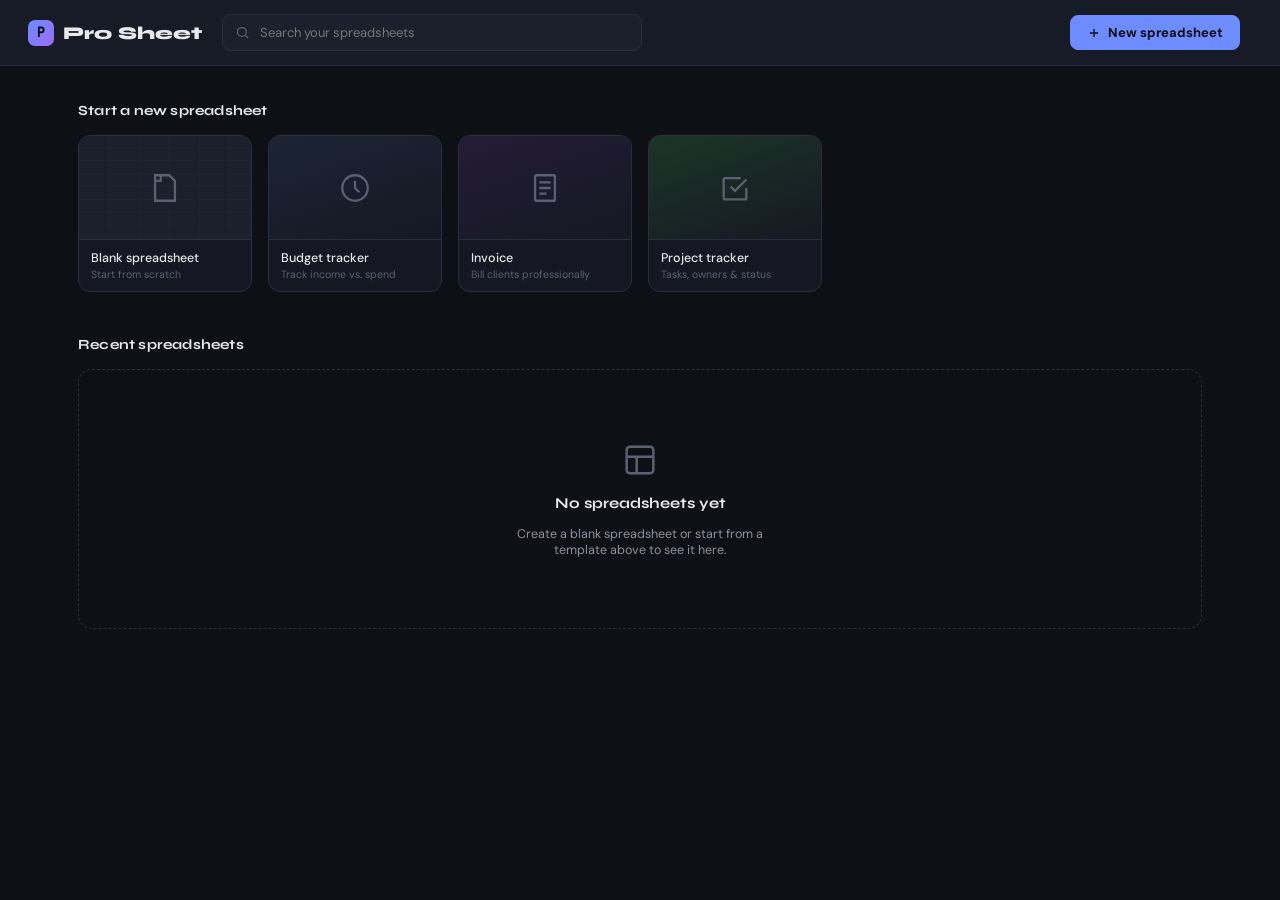
==== index.html @ 17264b54 "Update print statement from 'Hello' to 'Goodbye'" ====
<!DOCTYPE html>
<html lang="en">
<head>
<meta charset="UTF-8">
<meta name="viewport" content="width=device-width, initial-scale=1.0">
<title>Pro Sheet — Dashboard</title>
<link rel="preconnect" href="https://fonts.googleapis.com">
<link href="https://fonts.googleapis.com/css2?family=Syne:wght@600;700;800&family=DM+Sans:ital,wght@0,400;0,500;0,700;1,400&family=DM+Mono:wght@400;500&display=swap" rel="stylesheet">
<script src="https://accounts.google.com/gsi/client" async defer></script>
<style>
:root{
  --bg:#0e1016;
  --surface:#151822;
  --surface-2:#1c202c;
  --surface-3:#242938;
  --border:#2a2f3d;
  --border-soft:#20242f;
  --text:#e7e9ef;
  --text-dim:#8b90a3;
  --text-faint:#5b6072;
  --accent:#6c8cff;
  --accent-dim:#3a4a8a;
  --accent-soft:rgba(108,140,255,0.14);
  --amber:#ffb454;
  --danger:#ff6b6b;
  --success:#4ade80;
  --header-bg:#171b26;
}
*{box-sizing:border-box;}
html,body{height:100%;margin:0;}
body{
  background:var(--bg);color:var(--text);font-family:'DM Sans',sans-serif;
  -webkit-font-smoothing:antialiased;min-height:100vh;
}
::-webkit-scrollbar{width:12px;}
::-webkit-scrollbar-track{background:var(--surface);}
::-webkit-scrollbar-thumb{background:var(--surface-3);border-radius:8px;border:3px solid var(--surface);}

/* ============ LOADING SCREEN ============ */
#loadingScreen{
  position:fixed;inset:0;z-index:1000;background:var(--bg);
  display:flex;flex-direction:column;align-items:center;justify-content:center;gap:22px;
  transition:opacity .5s ease, visibility .5s ease;
}
#loadingScreen.hide{opacity:0;visibility:hidden;pointer-events:none;}
.load-mark{
  width:64px;height:64px;border-radius:16px;
  background:linear-gradient(135deg,var(--accent),#9b6cff);
  display:flex;align-items:center;justify-content:center;
  font-family:'Syne',sans-serif;font-weight:800;font-size:28px;color:#0b0d13;
  box-shadow:0 0 0 0 rgba(108,140,255,.5);
  animation:pulseMark 1.6s ease-in-out infinite;
}
@keyframes pulseMark{
  0%{ box-shadow:0 0 0 0 rgba(108,140,255,.35); transform:scale(1); }
  50%{ box-shadow:0 0 0 14px rgba(108,140,255,0); transform:scale(1.04); }
  100%{ box-shadow:0 0 0 0 rgba(108,140,255,0); transform:scale(1); }
}
.load-title{
  font-family:'Syne',sans-serif;font-weight:800;font-size:19px;letter-spacing:.3px;
}
.load-sub{font-size:12px;color:var(--text-faint);font-family:'DM Mono',monospace;letter-spacing:.5px;}
.load-bar-track{width:220px;height:3px;background:var(--surface-2);border-radius:2px;overflow:hidden;}
.load-bar-fill{
  height:100%;width:0%;background:linear-gradient(90deg,var(--accent),#9b6cff);border-radius:2px;
  transition:width .18s ease;
}

/* ============ TOP NAV ============ */
.topnav{
  display:flex;align-items:center;gap:20px;padding:14px 28px;
  background:var(--header-bg);border-bottom:1px solid var(--border);
  position:sticky;top:0;z-index:40;
}
.logo{
  font-family:'Syne',sans-serif;font-weight:800;font-size:18px;display:flex;align-items:center;gap:9px;flex-shrink:0;
}
.logo .mark{
  width:26px;height:26px;border-radius:7px;background:linear-gradient(135deg,var(--accent),#9b6cff);
  display:flex;align-items:center;justify-content:center;font-family:'DM Mono',monospace;font-size:13px;font-weight:700;color:#0e1016;
}
.searchwrap{
  flex:1;max-width:420px;display:flex;align-items:center;gap:8px;
  background:var(--surface-2);border:1px solid var(--border);border-radius:9px;padding:8px 12px;
}
.searchwrap svg{width:15px;height:15px;stroke:var(--text-faint);fill:none;stroke-width:2;flex-shrink:0;}
.searchwrap input{
  background:transparent;border:none;color:var(--text);font-size:13px;font-family:'DM Sans',sans-serif;width:100%;
}
.searchwrap input:focus{outline:none;}
.nav-right{margin-left:auto;display:flex;align-items:center;gap:12px;}
.user-badge{
  width:32px;height:32px;border-radius:50%;background:var(--surface-3);border:1px solid var(--border);
  display:flex;align-items:center;justify-content:center;font-family:'Syne',sans-serif;font-weight:700;font-size:13px;color:var(--accent);
}

/* ---- Auth / sync UI ---- */
.sync-status{
  font-size:10.5px;font-family:'DM Mono',monospace;color:var(--text-faint);
  padding:5px 9px;border-radius:20px;display:none;align-items:center;gap:5px;white-space:nowrap;
}
.sync-status:not(:empty){display:flex;}
.sync-status::before{content:'';width:6px;height:6px;border-radius:50%;background:var(--text-faint);flex-shrink:0;}
.sync-status.syncing{color:var(--amber);background:rgba(255,180,84,.1);}
.sync-status.syncing::before{background:var(--amber);animation:pulseDot 1s infinite;}
.sync-status.ok{color:var(--success);background:rgba(74,222,128,.1);}
.sync-status.ok::before{background:var(--success);}
.sync-status.err{color:var(--danger);background:rgba(255,107,107,.1);}
.sync-status.err::before{background:var(--danger);}
@keyframes pulseDot{0%,100%{opacity:1;}50%{opacity:.3;}}
.auth-area{display:flex;align-items:center;gap:10px;}
#signInBtn{line-height:0;}
.user-chip{display:none;align-items:center;gap:8px;background:var(--surface-2);border:1px solid var(--border);
  border-radius:20px;padding:4px 6px 4px 4px;}
.user-avatar{width:26px;height:26px;border-radius:50%;object-fit:cover;background:var(--surface-3);}
.user-chip span{font-size:12px;font-weight:500;max-width:110px;overflow:hidden;text-overflow:ellipsis;white-space:nowrap;}
.user-chip .btn{padding:5px 10px;font-size:11.5px;}
.doc-cloud-badge{
  position:absolute;bottom:8px;right:8px;width:22px;height:22px;border-radius:6px;
  background:rgba(14,16,22,.75);backdrop-filter:blur(4px);border:1px solid var(--border);
  display:flex;align-items:center;justify-content:center;color:var(--accent);
}
.doc-cloud-badge svg{width:12px;height:12px;stroke:currentColor;fill:none;stroke-width:2;}

/* ============ MAIN ============ */
.main{max-width:1180px;margin:0 auto;padding:36px 28px 80px;}
.section-title{
  font-family:'Syne',sans-serif;font-weight:700;font-size:14px;color:var(--text);
  margin:0 0 16px;letter-spacing:.2px;
}
.section-title .count{color:var(--text-faint);font-weight:500;font-family:'DM Mono',monospace;font-size:11.5px;}

/* Template row */
.templates{
  display:grid;grid-template-columns:repeat(auto-fill,minmax(148px,1fr));gap:16px;margin-bottom:44px;
}
.tpl-card{
  background:var(--surface);border:1px solid var(--border);border-radius:12px;overflow:hidden;cursor:pointer;
  transition:border-color .15s ease, transform .15s ease;
}
.tpl-card:hover{border-color:var(--accent-dim);transform:translateY(-2px);}
.tpl-thumb{
  height:104px;display:flex;align-items:center;justify-content:center;position:relative;overflow:hidden;
  border-bottom:1px solid var(--border);
}
.tpl-thumb svg{width:34px;height:34px;stroke:var(--text-faint);fill:none;stroke-width:1.6;}
.tpl-card:hover .tpl-thumb svg{stroke:var(--accent);}
.tpl-thumb.blank{background:
    repeating-linear-gradient(0deg, var(--border-soft) 0 1px, transparent 1px 13px),
    repeating-linear-gradient(90deg, var(--border-soft) 0 1px, transparent 1px 30px),
    var(--surface-2);
}
.tpl-thumb.budget{background:linear-gradient(160deg,#1c2436,#151822);}
.tpl-thumb.invoice{background:linear-gradient(160deg,#241c36,#151822);}
.tpl-thumb.tracker{background:linear-gradient(160deg,#1c3628,#151822);}
.tpl-label{padding:10px 12px;font-size:12.5px;font-weight:500;color:var(--text);}
.tpl-label .tpl-desc{display:block;font-size:10.5px;color:var(--text-faint);margin-top:2px;font-weight:400;}

/* Recent grid */
.recent-grid{
  display:grid;grid-template-columns:repeat(auto-fill,minmax(200px,1fr));gap:18px;
}
.doc-card{
  background:var(--surface);border:1px solid var(--border);border-radius:12px;overflow:hidden;cursor:pointer;
  transition:border-color .15s ease, transform .15s ease;position:relative;
}
.doc-card:hover{border-color:var(--accent-dim);transform:translateY(-2px);}
.doc-thumb{
  height:118px;background:
    repeating-linear-gradient(0deg, var(--border-soft) 0 1px, transparent 1px 15px),
    repeating-linear-gradient(90deg, var(--border-soft) 0 1px, transparent 1px 32px),
    var(--surface-2);
  border-bottom:1px solid var(--border);position:relative;
}
.doc-thumb .accent-corner{
  position:absolute;top:0;left:0;width:38%;height:34%;background:var(--accent-soft);border-bottom:1px solid var(--accent-dim);border-right:1px solid var(--accent-dim);
}
.doc-info{padding:11px 13px 12px;}
.doc-name{font-size:13px;font-weight:500;color:var(--text);white-space:nowrap;overflow:hidden;text-overflow:ellipsis;}
.doc-meta{font-size:10.5px;color:var(--text-faint);margin-top:3px;font-family:'DM Mono',monospace;}
.doc-menu-btn{
  position:absolute;top:8px;right:8px;width:26px;height:26px;border-radius:6px;
  background:rgba(14,16,22,.75);backdrop-filter:blur(4px);display:none;align-items:center;justify-content:center;
  color:var(--text);cursor:pointer;border:1px solid var(--border);
}
.doc-card:hover .doc-menu-btn{display:flex;}
.doc-menu-btn svg{width:14px;height:14px;stroke:currentColor;fill:none;stroke-width:2;}
.doc-menu{
  position:absolute;top:38px;right:8px;background:var(--surface-2);border:1px solid var(--border);border-radius:8px;
  padding:5px;min-width:150px;box-shadow:0 14px 32px rgba(0,0,0,.5);z-index:60;display:none;
}
.doc-menu.show{display:block;}
.doc-menu-item{padding:7px 10px;font-size:12px;border-radius:5px;cursor:pointer;color:var(--text);}
.doc-menu-item:hover{background:var(--accent-soft);color:var(--accent);}
.doc-menu-item.danger:hover{background:rgba(255,107,107,.12);color:var(--danger);}

/* Empty state */
.empty-state{
  display:flex;flex-direction:column;align-items:center;justify-content:center;gap:14px;
  padding:70px 20px;border:1px dashed var(--border);border-radius:14px;text-align:center;
}
.empty-state svg{width:40px;height:40px;stroke:var(--text-faint);fill:none;stroke-width:1.5;}
.empty-state h3{font-family:'Syne',sans-serif;font-size:15px;margin:0;color:var(--text);}
.empty-state p{font-size:12.5px;color:var(--text-dim);margin:0;max-width:280px;}

.btn{
  background:var(--surface-2);border:1px solid var(--border);color:var(--text);
  padding:8px 16px;border-radius:8px;font-size:13px;font-weight:500;cursor:pointer;
  display:inline-flex;align-items:center;gap:7px;font-family:'DM Sans',sans-serif;
}
.btn:hover{background:var(--surface-3);}
.btn.primary{background:var(--accent);border-color:var(--accent);color:#0b0d13;font-weight:700;}
.btn.primary:hover{background:#7d9aff;}
.btn svg{width:14px;height:14px;stroke:currentColor;fill:none;stroke-width:2.2;}
.btn.icon-only{padding:8px;}

/* Rename dialog */
.overlay{
  position:fixed;inset:0;background:rgba(6,7,10,.6);z-index:500;display:none;
  align-items:center;justify-content:center;backdrop-filter:blur(2px);
}
.overlay.show{display:flex;}
.dialog{
  background:var(--surface-2);border:1px solid var(--border);border-radius:12px;
  padding:20px;width:320px;box-shadow:0 20px 50px rgba(0,0,0,.6);
}
.dialog h3{margin:0 0 14px;font-family:'Syne',sans-serif;font-size:15px;}
.dialog input{
  width:100%;background:var(--surface);border:1px solid var(--border);color:var(--text);
  padding:9px 10px;border-radius:7px;font-size:13px;font-family:'DM Sans',sans-serif;
}
.dialog-actions{display:flex;justify-content:flex-end;gap:8px;margin-top:16px;}

.toast{
  position:fixed;bottom:28px;left:50%;transform:translateX(-50%) translateY(10px);
  background:var(--surface-3);border:1px solid var(--border);color:var(--text);
  padding:9px 16px;border-radius:8px;font-size:12px;opacity:0;pointer-events:none;
  transition:all .25s ease;z-index:600;
}
.toast.show{opacity:1;transform:translateX(-50%) translateY(0);}
</style>
</head>
<body>

<!-- LOADING SCREEN -->
<div id="loadingScreen">
  <div class="load-mark">P</div>
  <div class="load-title">Pro Sheet</div>
  <div class="load-bar-track"><div class="load-bar-fill" id="loadBarFill"></div></div>
  <div class="load-sub" id="loadSub">LOADING WORKBOOKS…</div>
</div>

<!-- TOP NAV -->
<div class="topnav">
  <div class="logo"><div class="mark">P</div>Pro Sheet</div>
  <div class="searchwrap">
    <svg viewBox="0 0 24 24"><circle cx="11" cy="11" r="7"/><path d="M21 21l-4.3-4.3"/></svg>
    <input id="searchInput" placeholder="Search your spreadsheets">
  </div>
  <div class="nav-right">
    <button class="btn primary" id="newBlankBtn">
      <svg viewBox="0 0 24 24"><path d="M12 5v14M5 12h14"/></svg>
      New spreadsheet
    </button>
    <button class="btn icon-only" id="syncNowBtn" title="Sync now" style="display:none;">
      <svg viewBox="0 0 24 24"><path d="M21 2v6h-6M3 22v-6h6M3.5 8a8.5 8.5 0 0 1 14.9-3.5L21 8M20.5 16a8.5 8.5 0 0 1-14.9 3.5L3 16"/></svg>
    </button>
    <div id="syncStatus" class="sync-status"></div>
    <div class="auth-area" id="authArea">
      <div id="signInBtn"></div>
      <div class="user-chip" id="userChip">
        <img id="userAvatar" class="user-avatar" src="" alt="">
        <span id="userName"></span>
        <button class="btn" id="signOutBtn">Sign out</button>
      </div>
    </div>
  </div>
</div>

<!-- MAIN -->
<div class="main">
  <div class="section-title">Start a new spreadsheet</div>
  <div class="templates" id="templates"></div>

  <div class="section-title">Recent spreadsheets <span class="count" id="recentCount"></span></div>
  <div class="recent-grid" id="recentGrid"></div>
</div>

<div class="overlay" id="dialogOverlay">
  <div class="dialog" id="dialogBox"></div>
</div>

<div class="toast" id="toast"></div>

<script>
(function(){
"use strict";

const INDEX_KEY = "prosheet_documents_index";
const DOC_PREFIX = "prosheet_doc_";
const AUTH_KEY = "prosheet_auth";

/* ================= CLOUD SYNC CONFIG =================
   1. GOOGLE_CLIENT_ID is your OAuth 2.0 Web Client ID (from Google Cloud Console).
   2. APPS_SCRIPT_URL is the "Web app" URL you get after deploying the
      companion Code.gs script (Deploy > New deployment > Web app >
      Execute as: Me, Who has access: Anyone). Paste it below once deployed.
   Until APPS_SCRIPT_URL is set, sign-in still works but cloud sync is skipped. */
const GOOGLE_CLIENT_ID = "384904424093-j1a6kupjerhjufurpvur4hbik6k90bla.apps.googleusercontent.com";
const APPS_SCRIPT_URL = "https://script.google.com/macros/s/AKfycbz9yx31d4-vTxy2Y8lIuJzELhS3h8Q4gLlihMkLiSfRY5P6OnF8Rnht91KngzW1sxml0g/exec";

/* ================= LOADING SCREEN ================= */
const loadBarFill = document.getElementById('loadBarFill');
const loadSub = document.getElementById('loadSub');
const stages = ["LOADING WORKBOOKS…","SYNCING RECENT FILES…","READY"];
let pct = 0;
const loadTimer = setInterval(()=>{
  pct += Math.random()*22 + 8;
  if(pct >= 100){ pct = 100; clearInterval(loadTimer); finishLoad(); }
  loadBarFill.style.width = pct + "%";
  loadSub.textContent = stages[Math.min(stages.length-1, Math.floor(pct/34))];
}, 160);
function finishLoad(){
  setTimeout(()=>{
    document.getElementById('loadingScreen').classList.add('hide');
  }, 220);
}

/* ================= HELPERS ================= */
function uid(){ return 'd_' + Date.now().toString(36) + Math.random().toString(36).slice(2,8); }
function loadIndex(){ try{ return JSON.parse(localStorage.getItem(INDEX_KEY)) || []; }catch(e){ return []; } }
function saveIndex(list){ localStorage.setItem(INDEX_KEY, JSON.stringify(list)); }
function showToast(msg){
  const t = document.getElementById('toast');
  t.textContent = msg; t.classList.add('show');
  clearTimeout(t._timer); t._timer = setTimeout(()=>t.classList.remove('show'), 1800);
}
function relTime(ts){
  const diff = Date.now() - ts;
  const m = Math.floor(diff/60000), h = Math.floor(diff/3600000), d = Math.floor(diff/86400000);
  if(m < 1) return "Just now";
  if(m < 60) return `Edited ${m}m ago`;
  if(h < 24) return `Edited ${h}h ago`;
  if(d < 7) return `Edited ${d}d ago`;
  return "Edited " + new Date(ts).toLocaleDateString();
}
function makeSheetSkeleton(){
  return { data:{}, colWidths:{}, rowHeights:{}, rows:100, merges:[], frozenRow:0, frozenCol:0 };
}
function setCell(sh, id, v, f){ sh.data[id] = {v, f:f||{}}; }

/* ================= GOOGLE AUTH ================= */
let authState = null; // {idToken, email, name, picture, exp}

function loadAuth(){
  try{
    const a = JSON.parse(localStorage.getItem(AUTH_KEY));
    if(a && a.exp && a.exp*1000 > Date.now()) return a;
  }catch(e){}
  return null;
}
function saveAuth(a){ localStorage.setItem(AUTH_KEY, JSON.stringify(a)); }
function clearAuth(){ localStorage.removeItem(AUTH_KEY); authState = null; }

function decodeJwt(token){
  try{
    const payload = token.split('.')[1];
    const decoded = decodeURIComponent(
      atob(payload.replace(/-/g,'+').replace(/_/g,'/'))
        .split('').map(c => '%' + ('00'+c.charCodeAt(0).toString(16)).slice(-2)).join('')
    );
    return JSON.parse(decoded);
  }catch(e){ return null; }
}

function handleCredentialResponse(resp){
  const payload = decodeJwt(resp.credential);
  if(!payload) return;
  authState = { idToken: resp.credential, email: payload.email, name: payload.name, picture: payload.picture, exp: payload.exp };
  saveAuth(authState);
  renderAuthUI();
  syncNowFlow();
}

function initGoogleAuth(){
  authState = loadAuth();
  renderAuthUI();
  if(!(window.google && window.google.accounts && window.google.accounts.id)){
    setTimeout(initGoogleAuth, 150);
    return;
  }
  google.accounts.id.initialize({
    client_id: GOOGLE_CLIENT_ID,
    callback: handleCredentialResponse,
    auto_select: false
  });
  if(!authState){
    google.accounts.id.renderButton(document.getElementById('signInBtn'), {
      theme:'filled_black', size:'medium', shape:'pill', text:'signin_with'
    });
  } else {
    syncNowFlow();
  }
}

function renderAuthUI(){
  const chip = document.getElementById('userChip');
  const signBtn = document.getElementById('signInBtn');
  const syncBtn = document.getElementById('syncNowBtn');
  if(authState){
    chip.style.display = 'flex';
    signBtn.style.display = 'none';
    syncBtn.style.display = 'inline-flex';
    document.getElementById('userAvatar').src = authState.picture || '';
    document.getElementById('userName').textContent = authState.name || authState.email || '';
  } else {
    chip.style.display = 'none';
    signBtn.style.display = 'block';
    syncBtn.style.display = 'none';
    setSyncStatus('', '');
  }
}

document.getElementById('signOutBtn').addEventListener('click', ()=>{
  clearAuth();
  renderAuthUI();
  if(window.google && google.accounts && google.accounts.id) google.accounts.id.disableAutoSelect();
  renderRecent(document.getElementById('searchInput').value);
  showToast("Signed out");
});

document.getElementById('syncNowBtn').addEventListener('click', ()=>syncNowFlow());

function syncNowFlow(){
  if(!authState) return;
  setSyncStatus('syncing', 'Syncing…');
  fullCloudSync()
    .then(()=>setSyncStatus('ok', 'Synced'))
    .catch(err=>{
      setSyncStatus('err', backendConfigured() ? 'Sync failed' : 'Backend not set up');
      console.warn('Cloud sync error:', err.message);
    });
}

function setSyncStatus(state, text){
  const el = document.getElementById('syncStatus');
  el.className = 'sync-status ' + (state || '');
  el.textContent = text || '';
}

/* ================= CLOUD BACKEND (Apps Script + Google Sheets) ================= */
function backendConfigured(){
  return APPS_SCRIPT_URL && APPS_SCRIPT_URL.indexOf('PASTE_') !== 0;
}

async function callBackend(action, data){
  if(!backendConfigured()) throw new Error('Apps Script backend URL not configured');
  if(!authState) throw new Error('Not signed in');
  const res = await fetch(APPS_SCRIPT_URL, {
    method: 'POST',
    // text/plain avoids a CORS preflight against the Apps Script web app
    headers: { 'Content-Type': 'text/plain;charset=utf-8' },
    body: JSON.stringify({ action, idToken: authState.idToken, data: data || {} })
  });
  const json = await res.json();
  if(!json.ok) throw new Error(json.error || 'Backend error');
  return json.result;
}

async function fullCloudSync(){
  const cloudList = await callBackend('list', {});
  const local = loadIndex();
  const byId = {};
  local.forEach(d => byId[d.id] = d);
  cloudList.forEach(cd=>{
    const ld = byId[cd.id];
    if(!ld){
      local.push({ id: cd.id, name: cd.name, createdAt: cd.createdAt, updatedAt: cd.updatedAt, cloud: true });
    } else {
      ld.cloud = true;
      if(cd.updatedAt > ld.updatedAt){ ld.name = cd.name; ld.updatedAt = cd.updatedAt; }
    }
  });
  saveIndex(local);
  renderRecent(document.getElementById('searchInput').value);
}

async function pushDocToCloud(id, name, createdAt, updatedAt){
  if(!authState || !backendConfigured()) return;
  try{
    setSyncStatus('syncing', 'Syncing…');
    const raw = localStorage.getItem(DOC_PREFIX + id) || '';
    await callBackend('save', { id, name, createdAt, updatedAt, json: raw });
    setSyncStatus('ok', 'Synced');
  }catch(e){
    setSyncStatus('err', 'Sync failed');
    console.warn('pushDocToCloud failed:', e.message);
  }
}

async function deleteDocFromCloud(id){
  if(!authState || !backendConfigured()) return;
  try{ await callBackend('delete', { id }); }catch(e){ console.warn('deleteDocFromCloud failed:', e.message); }
}

async function ensureDocDownloaded(id){
  if(localStorage.getItem(DOC_PREFIX + id)) return true;
  if(!authState || !backendConfigured()) return false;
  try{
    setSyncStatus('syncing', 'Downloading…');
    const result = await callBackend('get', { id });
    if(result && typeof result.json === 'string' && result.json){
      localStorage.setItem(DOC_PREFIX + id, result.json);
      setSyncStatus('ok', 'Synced');
      return true;
    }
  }catch(e){
    setSyncStatus('err', 'Download failed');
    console.warn('ensureDocDownloaded failed:', e.message);
  }
  return false;
}

/* ================= TEMPLATES ================= */
const TEMPLATES = [
  {
    id:'blank', name:'Blank spreadsheet', desc:'Start from scratch', thumbClass:'blank',
    icon:'<path d="M9 3h6l4 4v14H5V3z"/><path d="M9 3v4H5"/>',
    build:()=>{ const sh = makeSheetSkeleton(); return sh; }
  },
  {
    id:'budget', name:'Budget tracker', desc:'Track income vs. spend', thumbClass:'budget',
    icon:'<circle cx="12" cy="12" r="9"/><path d="M12 7v5l3 3"/>',
    build:()=>{
      const sh = makeSheetSkeleton();
      const headers = ["Category","Budgeted (₹)","Actual (₹)","Difference"];
      headers.forEach((h,i)=>setCell(sh, String.fromCharCode(65+i)+"1", h, {bold:true, bg:'#1c202c'}));
      const rows = [["Rent",25000,25000],["Groceries",8000,7250],["Transport",3000,3400],["Utilities",4000,3800],["Savings",10000,10000]];
      rows.forEach((r,i)=>{
        const rr = i+2;
        setCell(sh, "A"+rr, r[0]);
        setCell(sh, "B"+rr, String(r[1]), {numFmt:'currency'});
        setCell(sh, "C"+rr, String(r[2]), {numFmt:'currency'});
        setCell(sh, "D"+rr, `=B${rr}-C${rr}`, {numFmt:'currency'});
      });
      setCell(sh, "A8", "Total", {bold:true});
      setCell(sh, "B8", "=SUM(B2:B6)", {bold:true, numFmt:'currency'});
      setCell(sh, "C8", "=SUM(C2:C6)", {bold:true, numFmt:'currency'});
      setCell(sh, "D8", "=SUM(D2:D6)", {bold:true, numFmt:'currency'});
      sh.colWidths = {0:150,1:120,2:110,3:110};
      return sh;
    }
  },
  {
    id:'invoice', name:'Invoice', desc:'Bill clients professionally', thumbClass:'invoice',
    icon:'<rect x="5" y="3" width="14" height="18" rx="1"/><path d="M8 8h8M8 12h8M8 16h5"/>',
    build:()=>{
      const sh = makeSheetSkeleton();
      setCell(sh, "A1", "INVOICE", {bold:true, fontSize:20, fontFamily:"'Syne',sans-serif"});
      setCell(sh, "A3", "Bill to:"); setCell(sh, "A4", "Client name");
      setCell(sh, "D3", "Invoice #:"); setCell(sh, "E3", "INV-001");
      setCell(sh, "D4", "Date:"); setCell(sh, "E4", "=TODAY()");
      ["Item","Qty","Rate (₹)","Amount"].forEach((h,i)=>setCell(sh, String.fromCharCode(65+i)+"6", h, {bold:true, bg:'#1c202c'}));
      for(let i=0;i<3;i++){
        const rr = 7+i;
        setCell(sh, "B"+rr, "1"); setCell(sh, "C"+rr, "0", {numFmt:'currency'});
        setCell(sh, "D"+rr, `=B${rr}*C${rr}`, {numFmt:'currency'});
      }
      setCell(sh, "C10", "Total", {bold:true});
      setCell(sh, "D10", "=SUM(D7:D9)", {bold:true, numFmt:'currency'});
      sh.colWidths = {0:160,1:60,2:100,3:110};
      return sh;
    }
  },
  {
    id:'tracker', name:'Project tracker', desc:'Tasks, owners & status', thumbClass:'tracker',
    icon:'<path d="M9 11l3 3 8-8"/><path d="M20 12v7a1 1 0 0 1-1 1H5a1 1 0 0 1-1-1V6a1 1 0 0 1 1-1h11"/>',
    build:()=>{
      const sh = makeSheetSkeleton();
      ["Task","Owner","Status","Due date"].forEach((h,i)=>setCell(sh, String.fromCharCode(65+i)+"1", h, {bold:true, bg:'#1c202c'}));
      const rows = [["Design landing page","Kamala","In progress"],["Set up GAS backend","Kamala","Not started"],["QA pass","Kamala","Not started"]];
      rows.forEach((r,i)=>{
        const rr=i+2;
        setCell(sh,"A"+rr,r[0]); setCell(sh,"B"+rr,r[1]); setCell(sh,"C"+rr,r[2]);
      });
      sh.colWidths = {0:200,1:110,2:120,3:110};
      return sh;
    }
  }
];

function renderTemplates(){
  const wrap = document.getElementById('templates');
  wrap.innerHTML = TEMPLATES.map(t=>`
    <div class="tpl-card" data-tpl="${t.id}">
      <div class="tpl-thumb ${t.thumbClass}"><svg viewBox="0 0 24 24">${t.icon}</svg></div>
      <div class="tpl-label">${t.name}<span class="tpl-desc">${t.desc}</span></div>
    </div>
  `).join('');
  wrap.querySelectorAll('.tpl-card').forEach(card=>{
    card.addEventListener('click', ()=>createFromTemplate(card.dataset.tpl));
  });
}

function createFromTemplate(tplId){
  const tpl = TEMPLATES.find(t=>t.id===tplId) || TEMPLATES[0];
  const id = uid();
  const sheetData = tpl.build();
  const name = tpl.id==='blank' ? "Untitled spreadsheet" : tpl.name;
  const workbook = { sheets:{ "Sheet1": sheetData }, order:["Sheet1"], current:"Sheet1", filename:name };
  localStorage.setItem(DOC_PREFIX+id, JSON.stringify(workbook));
  const list = loadIndex();
  const now = Date.now();
  list.unshift({id, name, createdAt:now, updatedAt:now});
  saveIndex(list);
  pushDocToCloud(id, name, now, now);
  window.location.href = `prosheet.html?id=${id}`;
}
document.getElementById('newBlankBtn').onclick = ()=>createFromTemplate('blank');

/* ================= RECENT GRID ================= */
let openMenuId = null;
function renderRecent(filter){
  filter = (filter||"").trim().toLowerCase();
  const list = loadIndex().filter(d=>!filter || d.name.toLowerCase().includes(filter))
                           .sort((a,b)=>b.updatedAt-a.updatedAt);
  document.getElementById('recentCount').textContent = list.length ? `· ${list.length}` : '';
  const grid = document.getElementById('recentGrid');
  if(!list.length){
    grid.innerHTML = `
      <div class="empty-state" style="grid-column:1/-1;">
        <svg viewBox="0 0 24 24"><rect x="4" y="4" width="16" height="16" rx="2"/><path d="M4 10h16M10 10v10"/></svg>
        <h3>No spreadsheets yet</h3>
        <p>Create a blank spreadsheet or start from a template above to see it here.</p>
      </div>`;
    return;
  }
  const cloudIcon = `<svg viewBox="0 0 24 24"><path d="M17.5 19a4.5 4.5 0 0 0 0-9 6 6 0 0 0-11.6-1.7A4.5 4.5 0 0 0 6.5 19h11z"/></svg>`;
  grid.innerHTML = list.map(d=>`
    <div class="doc-card" data-id="${d.id}">
      <div class="doc-thumb">
        <div class="accent-corner"></div>
        ${d.cloud ? `<div class="doc-cloud-badge" title="Synced to Google Drive">${cloudIcon}</div>` : ''}
      </div>
      <div class="doc-menu-btn" data-menu="${d.id}">
        <svg viewBox="0 0 24 24"><circle cx="12" cy="5" r="1.4"/><circle cx="12" cy="12" r="1.4"/><circle cx="12" cy="19" r="1.4"/></svg>
      </div>
      <div class="doc-menu" id="menu-${d.id}">
        <div class="doc-menu-item" data-act="rename" data-id="${d.id}">Rename</div>
        <div class="doc-menu-item" data-act="duplicate" data-id="${d.id}">Duplicate</div>
        <div class="doc-menu-item danger" data-act="delete" data-id="${d.id}">Delete</div>
      </div>
      <div class="doc-info">
        <div class="doc-name">${escapeHtml(d.name)}</div>
        <div class="doc-meta">${relTime(d.updatedAt)}</div>
      </div>
    </div>
  `).join('');

  grid.querySelectorAll('.doc-card').forEach(card=>{
    card.addEventListener('click', async (e)=>{
      if(e.target.closest('.doc-menu-btn') || e.target.closest('.doc-menu')) return;
      const id = card.dataset.id;
      if(localStorage.getItem(DOC_PREFIX+id)){
        window.location.href = `prosheet.html?id=${id}`;
        return;
      }
      const ok = await ensureDocDownloaded(id);
      if(ok){
        window.location.href = `prosheet.html?id=${id}`;
      } else {
        showToast("Couldn't load this spreadsheet from the cloud");
      }
    });
  });
  grid.querySelectorAll('.doc-menu-btn').forEach(btn=>{
    btn.addEventListener('click', (e)=>{
      e.stopPropagation();
      const id = btn.dataset.menu;
      const menu = document.getElementById('menu-'+id);
      const isOpen = menu.classList.contains('show');
      closeAllDocMenus();
      if(!isOpen){ menu.classList.add('show'); openMenuId = id; }
    });
  });
  grid.querySelectorAll('.doc-menu-item').forEach(mi=>{
    mi.addEventListener('click', (e)=>{
      e.stopPropagation();
      handleDocAction(mi.dataset.act, mi.dataset.id);
      closeAllDocMenus();
    });
  });
}
function closeAllDocMenus(){ document.querySelectorAll('.doc-menu.show').forEach(m=>m.classList.remove('show')); openMenuId=null; }
document.addEventListener('click', closeAllDocMenus);
function escapeHtml(s){ return String(s).replace(/[&<>"']/g, m=>({'&':'&amp;','<':'&lt;','>':'&gt;','"':'&quot;',"'":'&#39;'}[m])); }

function handleDocAction(act, id){
  const list = loadIndex();
  const doc = list.find(d=>d.id===id);
  if(!doc) return;
  if(act==='rename') openRenameDialog(doc);
  else if(act==='duplicate') duplicateDoc(doc);
  else if(act==='delete') openDeleteConfirm(doc);
}
async function duplicateDoc(doc){
  if(!localStorage.getItem(DOC_PREFIX+doc.id)) await ensureDocDownloaded(doc.id);
  const raw = localStorage.getItem(DOC_PREFIX+doc.id);
  const newId = uid();
  const newName = doc.name + " (copy)";
  if(raw){
    const wb = JSON.parse(raw);
    wb.filename = newName;
    localStorage.setItem(DOC_PREFIX+newId, JSON.stringify(wb));
  }
  const list = loadIndex();
  const now = Date.now();
  list.unshift({id:newId, name:newName, createdAt:now, updatedAt:now});
  saveIndex(list);
  pushDocToCloud(newId, newName, now, now);
  renderRecent(document.getElementById('searchInput').value);
  showToast("Duplicated");
}
function openRenameDialog(doc){
  showDialog(`
    <h3>Rename spreadsheet</h3>
    <input id="renameInput" value="${escapeHtml(doc.name)}">
    <div class="dialog-actions">
      <button class="btn" id="dlgCancel">Cancel</button>
      <button class="btn primary" id="dlgSave">Save</button>
    </div>
  `);
  const input = document.getElementById('renameInput');
  input.focus(); input.select();
  document.getElementById('dlgCancel').onclick = closeDialog;
  document.getElementById('dlgSave').onclick = ()=>{
    const newName = input.value.trim() || "Untitled spreadsheet";
    const list = loadIndex();
    const d = list.find(x=>x.id===doc.id);
    let now = Date.now();
    if(d){ d.name = newName; d.updatedAt = now; saveIndex(list); }
    const raw = localStorage.getItem(DOC_PREFIX+doc.id);
    if(raw){ const wb = JSON.parse(raw); wb.filename = newName; localStorage.setItem(DOC_PREFIX+doc.id, JSON.stringify(wb)); }
    pushDocToCloud(doc.id, newName, d ? d.createdAt : now, now);
    closeDialog(); renderRecent(document.getElementById('searchInput').value);
  };
  input.addEventListener('keydown', (e)=>{ if(e.key==='Enter') document.getElementById('dlgSave').click(); });
}
function openDeleteConfirm(doc){
  showDialog(`
    <h3>Delete "${escapeHtml(doc.name)}"?</h3>
    <p style="font-size:12.5px;color:var(--text-dim);margin:0 0 4px;">This can't be undone.</p>
    <div class="dialog-actions">
      <button class="btn" id="dlgCancel">Cancel</button>
      <button class="btn" id="dlgDelete" style="color:var(--danger);border-color:#5a2e2e;">Delete</button>
    </div>
  `);
  document.getElementById('dlgCancel').onclick = closeDialog;
  document.getElementById('dlgDelete').onclick = ()=>{
    let list = loadIndex();
    list = list.filter(d=>d.id!==doc.id);
    saveIndex(list);
    localStorage.removeItem(DOC_PREFIX+doc.id);
    deleteDocFromCloud(doc.id);
    closeDialog(); renderRecent(document.getElementById('searchInput').value);
    showToast("Deleted");
  };
}
function showDialog(html){
  document.getElementById('dialogBox').innerHTML = html;
  document.getElementById('dialogOverlay').classList.add('show');
}
function closeDialog(){ document.getElementById('dialogOverlay').classList.remove('show'); }
document.getElementById('dialogOverlay').addEventListener('click', (e)=>{ if(e.target.id==='dialogOverlay') closeDialog(); });

document.getElementById('searchInput').addEventListener('input', (e)=>renderRecent(e.target.value));

/* ================= INIT ================= */
renderTemplates();
renderRecent();
initGoogleAuth();

})();
</script>
</body>
</html>
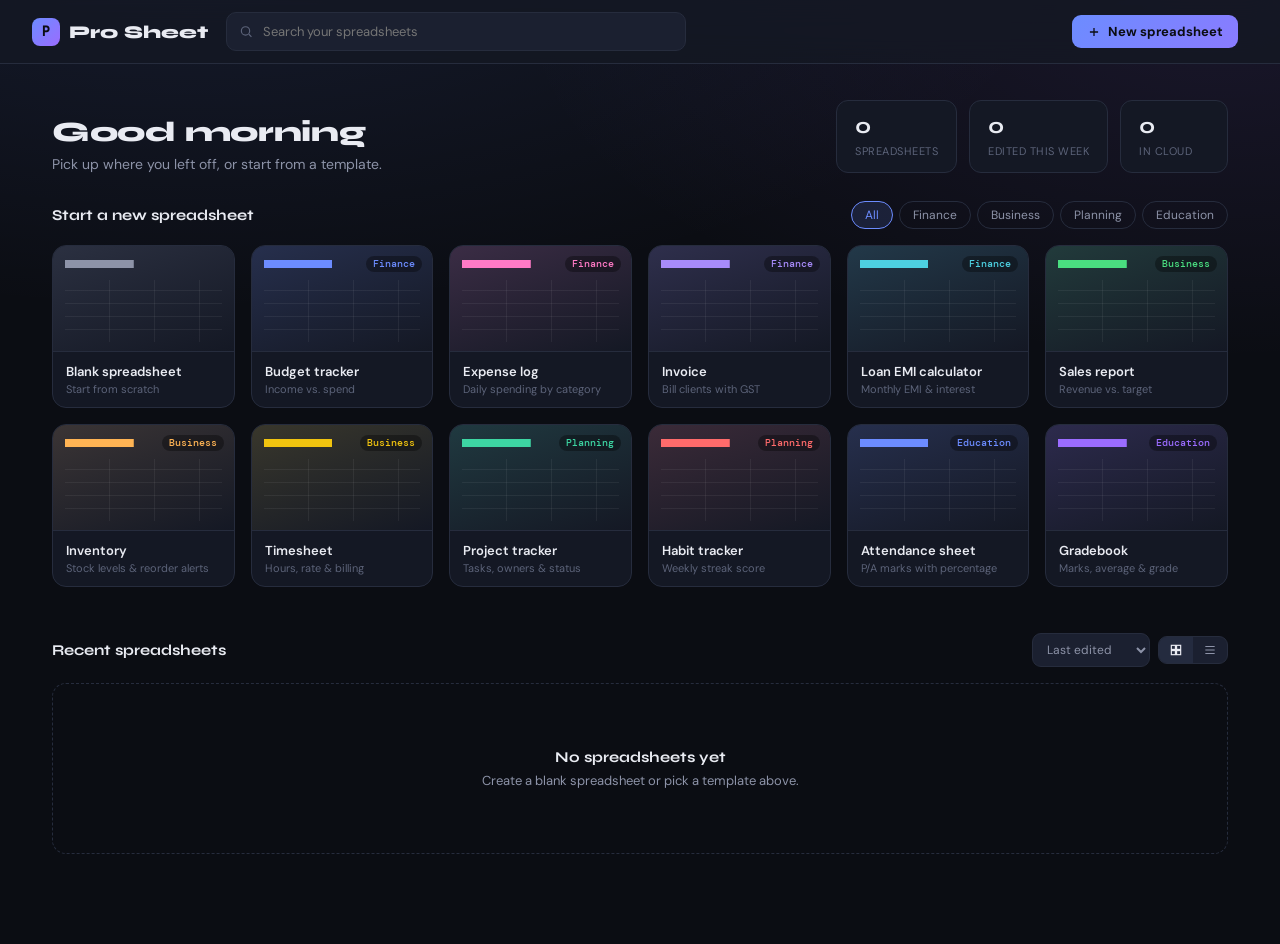
==== commit c1b265b7: "Change greeting from 'Hello' to 'Goodbye'" ====
--- a/index.html
+++ b/index.html
@@ -5,781 +5,293 @@
 <meta name="viewport" content="width=device-width, initial-scale=1.0">
 <title>Pro Sheet — Dashboard</title>
 <link rel="preconnect" href="https://fonts.googleapis.com">
-<link href="https://fonts.googleapis.com/css2?family=Syne:wght@600;700;800&family=DM+Sans:ital,wght@0,400;0,500;0,700;1,400&family=DM+Mono:wght@400;500&display=swap" rel="stylesheet">
+<link href="https://fonts.googleapis.com/css2?family=Syne:wght@600;700;800&family=DM+Sans:wght@400;500;700&family=DM+Mono:wght@400;500&display=swap" rel="stylesheet">
 <script src="https://accounts.google.com/gsi/client" async defer></script>
 <style>
-:root{
-  --bg:#0e1016;
-  --surface:#151822;
-  --surface-2:#1c202c;
-  --surface-3:#242938;
-  --border:#2a2f3d;
-  --border-soft:#20242f;
-  --text:#e7e9ef;
-  --text-dim:#8b90a3;
-  --text-faint:#5b6072;
-  --accent:#6c8cff;
-  --accent-dim:#3a4a8a;
-  --accent-soft:rgba(108,140,255,0.14);
-  --amber:#ffb454;
-  --danger:#ff6b6b;
-  --success:#4ade80;
-  --header-bg:#171b26;
-}
-*{box-sizing:border-box;}
-html,body{height:100%;margin:0;}
-body{
-  background:var(--bg);color:var(--text);font-family:'DM Sans',sans-serif;
-  -webkit-font-smoothing:antialiased;min-height:100vh;
-}
-::-webkit-scrollbar{width:12px;}
-::-webkit-scrollbar-track{background:var(--surface);}
-::-webkit-scrollbar-thumb{background:var(--surface-3);border-radius:8px;border:3px solid var(--surface);}
-
-/* ============ LOADING SCREEN ============ */
-#loadingScreen{
-  position:fixed;inset:0;z-index:1000;background:var(--bg);
-  display:flex;flex-direction:column;align-items:center;justify-content:center;gap:22px;
-  transition:opacity .5s ease, visibility .5s ease;
-}
-#loadingScreen.hide{opacity:0;visibility:hidden;pointer-events:none;}
-.load-mark{
-  width:64px;height:64px;border-radius:16px;
-  background:linear-gradient(135deg,var(--accent),#9b6cff);
-  display:flex;align-items:center;justify-content:center;
-  font-family:'Syne',sans-serif;font-weight:800;font-size:28px;color:#0b0d13;
-  box-shadow:0 0 0 0 rgba(108,140,255,.5);
-  animation:pulseMark 1.6s ease-in-out infinite;
-}
-@keyframes pulseMark{
-  0%{ box-shadow:0 0 0 0 rgba(108,140,255,.35); transform:scale(1); }
-  50%{ box-shadow:0 0 0 14px rgba(108,140,255,0); transform:scale(1.04); }
-  100%{ box-shadow:0 0 0 0 rgba(108,140,255,0); transform:scale(1); }
-}
-.load-title{
-  font-family:'Syne',sans-serif;font-weight:800;font-size:19px;letter-spacing:.3px;
-}
-.load-sub{font-size:12px;color:var(--text-faint);font-family:'DM Mono',monospace;letter-spacing:.5px;}
-.load-bar-track{width:220px;height:3px;background:var(--surface-2);border-radius:2px;overflow:hidden;}
-.load-bar-fill{
-  height:100%;width:0%;background:linear-gradient(90deg,var(--accent),#9b6cff);border-radius:2px;
-  transition:width .18s ease;
-}
-
-/* ============ TOP NAV ============ */
-.topnav{
-  display:flex;align-items:center;gap:20px;padding:14px 28px;
-  background:var(--header-bg);border-bottom:1px solid var(--border);
-  position:sticky;top:0;z-index:40;
-}
-.logo{
-  font-family:'Syne',sans-serif;font-weight:800;font-size:18px;display:flex;align-items:center;gap:9px;flex-shrink:0;
-}
-.logo .mark{
-  width:26px;height:26px;border-radius:7px;background:linear-gradient(135deg,var(--accent),#9b6cff);
-  display:flex;align-items:center;justify-content:center;font-family:'DM Mono',monospace;font-size:13px;font-weight:700;color:#0e1016;
-}
-.searchwrap{
-  flex:1;max-width:420px;display:flex;align-items:center;gap:8px;
-  background:var(--surface-2);border:1px solid var(--border);border-radius:9px;padding:8px 12px;
-}
-.searchwrap svg{width:15px;height:15px;stroke:var(--text-faint);fill:none;stroke-width:2;flex-shrink:0;}
-.searchwrap input{
-  background:transparent;border:none;color:var(--text);font-size:13px;font-family:'DM Sans',sans-serif;width:100%;
-}
-.searchwrap input:focus{outline:none;}
-.nav-right{margin-left:auto;display:flex;align-items:center;gap:12px;}
-.user-badge{
-  width:32px;height:32px;border-radius:50%;background:var(--surface-3);border:1px solid var(--border);
-  display:flex;align-items:center;justify-content:center;font-family:'Syne',sans-serif;font-weight:700;font-size:13px;color:var(--accent);
-}
-
-/* ---- Auth / sync UI ---- */
-.sync-status{
-  font-size:10.5px;font-family:'DM Mono',monospace;color:var(--text-faint);
-  padding:5px 9px;border-radius:20px;display:none;align-items:center;gap:5px;white-space:nowrap;
-}
-.sync-status:not(:empty){display:flex;}
-.sync-status::before{content:'';width:6px;height:6px;border-radius:50%;background:var(--text-faint);flex-shrink:0;}
-.sync-status.syncing{color:var(--amber);background:rgba(255,180,84,.1);}
-.sync-status.syncing::before{background:var(--amber);animation:pulseDot 1s infinite;}
-.sync-status.ok{color:var(--success);background:rgba(74,222,128,.1);}
-.sync-status.ok::before{background:var(--success);}
-.sync-status.err{color:var(--danger);background:rgba(255,107,107,.1);}
-.sync-status.err::before{background:var(--danger);}
-@keyframes pulseDot{0%,100%{opacity:1;}50%{opacity:.3;}}
-.auth-area{display:flex;align-items:center;gap:10px;}
-#signInBtn{line-height:0;}
-.user-chip{display:none;align-items:center;gap:8px;background:var(--surface-2);border:1px solid var(--border);
-  border-radius:20px;padding:4px 6px 4px 4px;}
-.user-avatar{width:26px;height:26px;border-radius:50%;object-fit:cover;background:var(--surface-3);}
-.user-chip span{font-size:12px;font-weight:500;max-width:110px;overflow:hidden;text-overflow:ellipsis;white-space:nowrap;}
-.user-chip .btn{padding:5px 10px;font-size:11.5px;}
-.doc-cloud-badge{
-  position:absolute;bottom:8px;right:8px;width:22px;height:22px;border-radius:6px;
-  background:rgba(14,16,22,.75);backdrop-filter:blur(4px);border:1px solid var(--border);
-  display:flex;align-items:center;justify-content:center;color:var(--accent);
-}
-.doc-cloud-badge svg{width:12px;height:12px;stroke:currentColor;fill:none;stroke-width:2;}
-
-/* ============ MAIN ============ */
-.main{max-width:1180px;margin:0 auto;padding:36px 28px 80px;}
-.section-title{
-  font-family:'Syne',sans-serif;font-weight:700;font-size:14px;color:var(--text);
-  margin:0 0 16px;letter-spacing:.2px;
-}
-.section-title .count{color:var(--text-faint);font-weight:500;font-family:'DM Mono',monospace;font-size:11.5px;}
-
-/* Template row */
-.templates{
-  display:grid;grid-template-columns:repeat(auto-fill,minmax(148px,1fr));gap:16px;margin-bottom:44px;
-}
-.tpl-card{
-  background:var(--surface);border:1px solid var(--border);border-radius:12px;overflow:hidden;cursor:pointer;
-  transition:border-color .15s ease, transform .15s ease;
-}
-.tpl-card:hover{border-color:var(--accent-dim);transform:translateY(-2px);}
-.tpl-thumb{
-  height:104px;display:flex;align-items:center;justify-content:center;position:relative;overflow:hidden;
-  border-bottom:1px solid var(--border);
-}
-.tpl-thumb svg{width:34px;height:34px;stroke:var(--text-faint);fill:none;stroke-width:1.6;}
-.tpl-card:hover .tpl-thumb svg{stroke:var(--accent);}
-.tpl-thumb.blank{background:
-    repeating-linear-gradient(0deg, var(--border-soft) 0 1px, transparent 1px 13px),
-    repeating-linear-gradient(90deg, var(--border-soft) 0 1px, transparent 1px 30px),
-    var(--surface-2);
-}
-.tpl-thumb.budget{background:linear-gradient(160deg,#1c2436,#151822);}
-.tpl-thumb.invoice{background:linear-gradient(160deg,#241c36,#151822);}
-.tpl-thumb.tracker{background:linear-gradient(160deg,#1c3628,#151822);}
-.tpl-label{padding:10px 12px;font-size:12.5px;font-weight:500;color:var(--text);}
-.tpl-label .tpl-desc{display:block;font-size:10.5px;color:var(--text-faint);margin-top:2px;font-weight:400;}
-
-/* Recent grid */
-.recent-grid{
-  display:grid;grid-template-columns:repeat(auto-fill,minmax(200px,1fr));gap:18px;
-}
-.doc-card{
-  background:var(--surface);border:1px solid var(--border);border-radius:12px;overflow:hidden;cursor:pointer;
-  transition:border-color .15s ease, transform .15s ease;position:relative;
-}
-.doc-card:hover{border-color:var(--accent-dim);transform:translateY(-2px);}
-.doc-thumb{
-  height:118px;background:
-    repeating-linear-gradient(0deg, var(--border-soft) 0 1px, transparent 1px 15px),
-    repeating-linear-gradient(90deg, var(--border-soft) 0 1px, transparent 1px 32px),
-    var(--surface-2);
-  border-bottom:1px solid var(--border);position:relative;
-}
-.doc-thumb .accent-corner{
-  position:absolute;top:0;left:0;width:38%;height:34%;background:var(--accent-soft);border-bottom:1px solid var(--accent-dim);border-right:1px solid var(--accent-dim);
-}
-.doc-info{padding:11px 13px 12px;}
-.doc-name{font-size:13px;font-weight:500;color:var(--text);white-space:nowrap;overflow:hidden;text-overflow:ellipsis;}
-.doc-meta{font-size:10.5px;color:var(--text-faint);margin-top:3px;font-family:'DM Mono',monospace;}
-.doc-menu-btn{
-  position:absolute;top:8px;right:8px;width:26px;height:26px;border-radius:6px;
-  background:rgba(14,16,22,.75);backdrop-filter:blur(4px);display:none;align-items:center;justify-content:center;
-  color:var(--text);cursor:pointer;border:1px solid var(--border);
-}
-.doc-card:hover .doc-menu-btn{display:flex;}
-.doc-menu-btn svg{width:14px;height:14px;stroke:currentColor;fill:none;stroke-width:2;}
-.doc-menu{
-  position:absolute;top:38px;right:8px;background:var(--surface-2);border:1px solid var(--border);border-radius:8px;
-  padding:5px;min-width:150px;box-shadow:0 14px 32px rgba(0,0,0,.5);z-index:60;display:none;
-}
-.doc-menu.show{display:block;}
-.doc-menu-item{padding:7px 10px;font-size:12px;border-radius:5px;cursor:pointer;color:var(--text);}
-.doc-menu-item:hover{background:var(--accent-soft);color:var(--accent);}
-.doc-menu-item.danger:hover{background:rgba(255,107,107,.12);color:var(--danger);}
-
-/* Empty state */
-.empty-state{
-  display:flex;flex-direction:column;align-items:center;justify-content:center;gap:14px;
-  padding:70px 20px;border:1px dashed var(--border);border-radius:14px;text-align:center;
-}
-.empty-state svg{width:40px;height:40px;stroke:var(--text-faint);fill:none;stroke-width:1.5;}
-.empty-state h3{font-family:'Syne',sans-serif;font-size:15px;margin:0;color:var(--text);}
-.empty-state p{font-size:12.5px;color:var(--text-dim);margin:0;max-width:280px;}
-
-.btn{
-  background:var(--surface-2);border:1px solid var(--border);color:var(--text);
-  padding:8px 16px;border-radius:8px;font-size:13px;font-weight:500;cursor:pointer;
-  display:inline-flex;align-items:center;gap:7px;font-family:'DM Sans',sans-serif;
-}
-.btn:hover{background:var(--surface-3);}
-.btn.primary{background:var(--accent);border-color:var(--accent);color:#0b0d13;font-weight:700;}
-.btn.primary:hover{background:#7d9aff;}
-.btn svg{width:14px;height:14px;stroke:currentColor;fill:none;stroke-width:2.2;}
-.btn.icon-only{padding:8px;}
-
-/* Rename dialog */
-.overlay{
-  position:fixed;inset:0;background:rgba(6,7,10,.6);z-index:500;display:none;
-  align-items:center;justify-content:center;backdrop-filter:blur(2px);
-}
-.overlay.show{display:flex;}
-.dialog{
-  background:var(--surface-2);border:1px solid var(--border);border-radius:12px;
-  padding:20px;width:320px;box-shadow:0 20px 50px rgba(0,0,0,.6);
-}
-.dialog h3{margin:0 0 14px;font-family:'Syne',sans-serif;font-size:15px;}
-.dialog input{
-  width:100%;background:var(--surface);border:1px solid var(--border);color:var(--text);
-  padding:9px 10px;border-radius:7px;font-size:13px;font-family:'DM Sans',sans-serif;
-}
-.dialog-actions{display:flex;justify-content:flex-end;gap:8px;margin-top:16px;}
-
-.toast{
-  position:fixed;bottom:28px;left:50%;transform:translateX(-50%) translateY(10px);
-  background:var(--surface-3);border:1px solid var(--border);color:var(--text);
-  padding:9px 16px;border-radius:8px;font-size:12px;opacity:0;pointer-events:none;
-  transition:all .25s ease;z-index:600;
-}
-.toast.show{opacity:1;transform:translateX(-50%) translateY(0);}
+:root{--bg:#0b0d13;--surface:#141824;--s2:#1b2030;--s3:#242b3f;--border:#262c3d;--text:#e9ebf2;--dim:#8d93a8;--faint:#5c6379;--accent:#6c8cff;--accent2:#9b6cff;--soft:rgba(108,140,255,.14);--amber:#ffb454;--danger:#ff6b6b;--success:#4ade80}
+*{box-sizing:border-box}html,body{margin:0;min-height:100%}
+body{background:radial-gradient(900px 400px at 15% -10%,rgba(108,140,255,.12),transparent),radial-gradient(700px 360px at 95% 0,rgba(155,108,255,.10),transparent),var(--bg);background-attachment:fixed;color:var(--text);font-family:'DM Sans',sans-serif;-webkit-font-smoothing:antialiased}
+button,input,select{font-family:inherit}
+::-webkit-scrollbar{width:10px}::-webkit-scrollbar-thumb{background:var(--s3);border-radius:8px}
+#loadingScreen{position:fixed;inset:0;z-index:1000;background:var(--bg);display:flex;flex-direction:column;align-items:center;justify-content:center;gap:18px;transition:opacity .5s,visibility .5s}
+#loadingScreen.hide{opacity:0;visibility:hidden;pointer-events:none}
+.load-mark{width:60px;height:60px;border-radius:16px;background:linear-gradient(135deg,var(--accent),var(--accent2));display:grid;place-items:center;font:800 26px Syne;color:#0b0d13;animation:pm 1.6s infinite}
+@keyframes pm{50%{box-shadow:0 0 0 14px rgba(108,140,255,0);transform:scale(1.05)}}
+.load-bar{width:200px;height:3px;background:var(--s2);border-radius:2px;overflow:hidden}.load-bar i{display:block;height:100%;width:0;background:linear-gradient(90deg,var(--accent),var(--accent2));transition:width .18s}
+.load-sub{font:11px 'DM Mono';color:var(--faint);letter-spacing:.6px}
+/* nav */
+.topnav{display:flex;align-items:center;gap:18px;padding:12px 32px;background:rgba(20,24,36,.8);backdrop-filter:blur(14px);border-bottom:1px solid var(--border);position:sticky;top:0;z-index:40}
+.logo{font:800 18px Syne;display:flex;align-items:center;gap:9px}
+.mark{width:28px;height:28px;border-radius:8px;background:linear-gradient(135deg,var(--accent),var(--accent2));display:grid;place-items:center;font:700 13px 'DM Mono';color:#0b0d13}
+.search{flex:1;max-width:460px;display:flex;align-items:center;gap:8px;background:var(--s2);border:1px solid var(--border);border-radius:10px;padding:9px 12px;transition:.15s}
+.search:focus-within{border-color:var(--accent);box-shadow:0 0 0 3px var(--soft)}
+.search svg{width:15px;height:15px;stroke:var(--faint);fill:none;stroke-width:2}
+.search input{background:none;border:0;color:var(--text);font-size:13px;width:100%;outline:0}
+.nav-right{margin-left:auto;display:flex;align-items:center;gap:10px}
+.btn{background:var(--s2);border:1px solid var(--border);color:var(--text);padding:8px 15px;border-radius:9px;font-size:13px;font-weight:500;cursor:pointer;display:inline-flex;align-items:center;gap:7px;transition:.15s}
+.btn:hover{background:var(--s3)}.btn.primary{background:linear-gradient(135deg,var(--accent),#8a7bff);border:0;color:#0b0d13;font-weight:700}
+.btn.primary:hover{filter:brightness(1.1)}.btn svg{width:14px;height:14px;stroke:currentColor;fill:none;stroke-width:2.2}.btn.icon{padding:8px}
+.sync{font:10.5px 'DM Mono';color:var(--faint);padding:5px 10px;border-radius:20px;display:none;align-items:center;gap:5px}
+.sync:not(:empty){display:flex}.sync::before{content:'';width:6px;height:6px;border-radius:50%;background:currentColor}
+.sync.syncing{color:var(--amber);background:rgba(255,180,84,.1)}.sync.ok{color:var(--success);background:rgba(74,222,128,.1)}.sync.err{color:var(--danger);background:rgba(255,107,107,.1)}
+.auth-area{display:flex;align-items:center;gap:10px}#signInBtn{line-height:0}
+.chip{display:none;align-items:center;gap:8px;background:var(--s2);border:1px solid var(--border);border-radius:20px;padding:4px 6px 4px 4px}
+.chip img{width:26px;height:26px;border-radius:50%;background:var(--s3)}.chip span{font-size:12px;font-weight:500;max-width:110px;overflow:hidden;text-overflow:ellipsis;white-space:nowrap}.chip .btn{padding:5px 10px;font-size:11.5px}
+/* main */
+.main{max-width:1240px;margin:0 auto;padding:36px 32px 90px}
+.hero{display:flex;align-items:flex-end;justify-content:space-between;gap:20px;flex-wrap:wrap;margin-bottom:28px}
+.hero h1{font:800 28px Syne;margin:0 0 6px;letter-spacing:-.3px}.hero p{margin:0;color:var(--dim);font-size:14px}
+.stats{display:flex;gap:12px}.stat{background:var(--surface);border:1px solid var(--border);border-radius:12px;padding:12px 18px;min-width:108px}
+.stat b{display:block;font:700 22px Syne}.stat span{font-size:11px;color:var(--faint);text-transform:uppercase;letter-spacing:.5px}
+.sec-head{display:flex;align-items:center;justify-content:space-between;gap:12px;margin:0 0 16px;flex-wrap:wrap}
+.sec-title{font:700 15px Syne;margin:0}.sec-title .count{color:var(--faint);font:500 11.5px 'DM Mono'}
+.chips{display:flex;gap:6px;flex-wrap:wrap}.cat{background:transparent;border:1px solid var(--border);color:var(--dim);padding:5px 13px;border-radius:20px;font-size:12px;cursor:pointer;transition:.15s}
+.cat:hover{color:var(--text)}.cat.on{background:var(--soft);border-color:var(--accent);color:var(--accent)}
+.templates{display:grid;grid-template-columns:repeat(auto-fill,minmax(168px,1fr));gap:16px;margin-bottom:46px}
+.tpl{background:var(--surface);border:1px solid var(--border);border-radius:14px;overflow:hidden;cursor:pointer;transition:.18s}
+.tpl:hover{border-color:var(--tc);transform:translateY(-3px);box-shadow:0 14px 30px rgba(0,0,0,.35)}
+.thumb{height:106px;border-bottom:1px solid var(--border);position:relative;background:
+ linear-gradient(var(--tc),var(--tc)) 12px 14px/38% 8px no-repeat,
+ repeating-linear-gradient(0deg,transparent 0 12px,rgba(255,255,255,.06) 12px 13px) 12px 34px/calc(100% - 24px) 62px no-repeat,
+ repeating-linear-gradient(90deg,transparent 0 44px,rgba(255,255,255,.06) 44px 45px) 12px 34px/calc(100% - 24px) 62px no-repeat,
+ linear-gradient(160deg,color-mix(in srgb,var(--tc) 14%,var(--s2)),var(--surface))}
+.thumb .tag{position:absolute;top:10px;right:10px;font:500 9.5px 'DM Mono';color:var(--tc);background:rgba(0,0,0,.35);padding:2px 7px;border-radius:10px}
+.tpl .lbl{padding:11px 13px;font-size:13px;font-weight:600}.tpl .lbl small{display:block;font-size:11px;color:var(--faint);margin-top:2px;font-weight:400}
+.grid{display:grid;grid-template-columns:repeat(auto-fill,minmax(210px,1fr));gap:18px}
+.grid.list{grid-template-columns:1fr;gap:8px}
+.doc{background:var(--surface);border:1px solid var(--border);border-radius:13px;overflow:hidden;cursor:pointer;transition:.18s;position:relative}
+.doc:hover{border-color:var(--accent);transform:translateY(-2px)}
+.doc .thumb{--tc:var(--accent);height:120px}
+.doc-info{padding:11px 14px 13px}.doc-name{font-size:13px;font-weight:600;white-space:nowrap;overflow:hidden;text-overflow:ellipsis}
+.doc-meta{font:10.5px 'DM Mono';color:var(--faint);margin-top:4px}
+.grid.list .doc{display:flex;align-items:center;border-radius:10px}.grid.list .thumb{width:84px;height:54px;border:0;border-right:1px solid var(--border);flex-shrink:0;background-size:30% 6px,calc(100% - 20px) 30px,calc(100% - 20px) 30px,100% 100%}
+.grid.list .doc-info{flex:1;display:flex;justify-content:space-between;align-items:center;gap:12px;padding:0 54px 0 16px}.grid.list .doc-meta{margin:0}
+.cloud{position:absolute;bottom:8px;right:8px;width:22px;height:22px;border-radius:6px;background:rgba(11,13,19,.75);display:grid;place-items:center;color:var(--accent)}
+.cloud svg{width:12px;height:12px;stroke:currentColor;fill:none;stroke-width:2}
+.grid.list .cloud{bottom:auto;top:50%;right:48px;transform:translateY(-50%)}
+.mbtn{position:absolute;top:8px;right:8px;width:26px;height:26px;border-radius:7px;background:rgba(11,13,19,.8);border:1px solid var(--border);display:none;place-items:center;color:var(--text);cursor:pointer}
+.doc:hover .mbtn{display:grid}.mbtn svg{width:14px;height:14px;fill:currentColor}.grid.list .mbtn{top:50%;transform:translateY(-50%)}
+.menu{position:absolute;top:38px;right:8px;background:var(--s2);border:1px solid var(--border);border-radius:9px;padding:5px;min-width:150px;box-shadow:0 14px 32px rgba(0,0,0,.5);z-index:60;display:none}
+.menu.show{display:block}.mi{padding:8px 11px;font-size:12.5px;border-radius:6px;cursor:pointer}.mi:hover{background:var(--soft);color:var(--accent)}.mi.danger:hover{background:rgba(255,107,107,.12);color:var(--danger)}
+.seg{display:flex;background:var(--s2);border:1px solid var(--border);border-radius:9px;overflow:hidden}.seg button{background:none;border:0;color:var(--dim);padding:6px 10px;cursor:pointer}.seg button.on{background:var(--s3);color:var(--text)}.seg svg{width:14px;height:14px;stroke:currentColor;fill:none;stroke-width:2;display:block}
+select.sort{background:var(--s2);border:1px solid var(--border);color:var(--dim);padding:7px 10px;border-radius:9px;font-size:12px}
+.empty{grid-column:1/-1;text-align:center;padding:64px 20px;border:1px dashed var(--border);border-radius:14px;color:var(--dim)}.empty h3{font:700 15px Syne;color:var(--text);margin:0 0 6px}.empty p{margin:0;font-size:13px}
+.overlay{position:fixed;inset:0;background:rgba(6,7,10,.65);z-index:500;display:none;align-items:center;justify-content:center;backdrop-filter:blur(3px)}.overlay.show{display:flex}
+.dialog{background:var(--s2);border:1px solid var(--border);border-radius:14px;padding:22px;width:340px;box-shadow:0 20px 50px rgba(0,0,0,.6)}
+.dialog h3{margin:0 0 14px;font:700 15px Syne}.dialog input{width:100%;background:var(--surface);border:1px solid var(--border);color:var(--text);padding:9px 11px;border-radius:8px;font-size:13px}
+.dialog-actions{display:flex;justify-content:flex-end;gap:8px;margin-top:16px}
+.toast{position:fixed;bottom:28px;left:50%;transform:translateX(-50%) translateY(10px);background:var(--s3);border:1px solid var(--border);padding:9px 16px;border-radius:9px;font-size:12px;opacity:0;pointer-events:none;transition:.25s;z-index:600}.toast.show{opacity:1;transform:translateX(-50%)}
+@media(max-width:700px){.topnav{padding:10px 14px;gap:10px}.main{padding:24px 14px 80px}.stats{display:none}.logo{font-size:0}}
 </style>
 </head>
 <body>
-
-<!-- LOADING SCREEN -->
-<div id="loadingScreen">
-  <div class="load-mark">P</div>
-  <div class="load-title">Pro Sheet</div>
-  <div class="load-bar-track"><div class="load-bar-fill" id="loadBarFill"></div></div>
-  <div class="load-sub" id="loadSub">LOADING WORKBOOKS…</div>
-</div>
-
-<!-- TOP NAV -->
+<div id="loadingScreen"><div class="load-mark">P</div><div class="logo" style="font-size:19px">Pro Sheet</div><div class="load-bar"><i id="lbf"></i></div><div class="load-sub" id="lsub">LOADING WORKBOOKS…</div></div>
+
 <div class="topnav">
   <div class="logo"><div class="mark">P</div>Pro Sheet</div>
-  <div class="searchwrap">
-    <svg viewBox="0 0 24 24"><circle cx="11" cy="11" r="7"/><path d="M21 21l-4.3-4.3"/></svg>
-    <input id="searchInput" placeholder="Search your spreadsheets">
+  <div class="search"><svg viewBox="0 0 24 24"><circle cx="11" cy="11" r="7"/><path d="M21 21l-4.3-4.3"/></svg><input id="searchInput" placeholder="Search your spreadsheets"></div>
+  <div class="nav-right">
+    <button class="btn primary" id="newBlankBtn"><svg viewBox="0 0 24 24"><path d="M12 5v14M5 12h14"/></svg>New spreadsheet</button>
+    <button class="btn icon" id="syncNowBtn" title="Sync now" style="display:none"><svg viewBox="0 0 24 24"><path d="M21 2v6h-6M3 22v-6h6M3.5 8a8.5 8.5 0 0 1 14.9-3.5L21 8M20.5 16a8.5 8.5 0 0 1-14.9 3.5L3 16"/></svg></button>
+    <div id="syncStatus" class="sync"></div>
+    <div class="auth-area"><div id="signInBtn"></div>
+      <div class="chip" id="userChip"><img id="userAvatar" src="" alt=""><span id="userName"></span><button class="btn" id="signOutBtn">Sign out</button></div></div>
   </div>
-  <div class="nav-right">
-    <button class="btn primary" id="newBlankBtn">
-      <svg viewBox="0 0 24 24"><path d="M12 5v14M5 12h14"/></svg>
-      New spreadsheet
-    </button>
-    <button class="btn icon-only" id="syncNowBtn" title="Sync now" style="display:none;">
-      <svg viewBox="0 0 24 24"><path d="M21 2v6h-6M3 22v-6h6M3.5 8a8.5 8.5 0 0 1 14.9-3.5L21 8M20.5 16a8.5 8.5 0 0 1-14.9 3.5L3 16"/></svg>
-    </button>
-    <div id="syncStatus" class="sync-status"></div>
-    <div class="auth-area" id="authArea">
-      <div id="signInBtn"></div>
-      <div class="user-chip" id="userChip">
-        <img id="userAvatar" class="user-avatar" src="" alt="">
-        <span id="userName"></span>
-        <button class="btn" id="signOutBtn">Sign out</button>
-      </div>
+</div>
+
+<div class="main">
+  <div class="hero">
+    <div><h1 id="greet">Welcome back</h1><p>Pick up where you left off, or start from a template.</p></div>
+    <div class="stats"><div class="stat"><b id="stTotal">0</b><span>Spreadsheets</span></div><div class="stat"><b id="stWeek">0</b><span>Edited this week</span></div><div class="stat"><b id="stCloud">0</b><span>In cloud</span></div></div>
+  </div>
+
+  <div class="sec-head"><h2 class="sec-title">Start a new spreadsheet</h2><div class="chips" id="cats"></div></div>
+  <div class="templates" id="templates"></div>
+
+  <div class="sec-head"><h2 class="sec-title">Recent spreadsheets <span class="count" id="recentCount"></span></h2>
+    <div style="display:flex;gap:8px;align-items:center">
+      <select class="sort" id="sortSel"><option value="updated">Last edited</option><option value="name">Name A–Z</option><option value="created">Date created</option></select>
+      <div class="seg"><button id="vGrid" class="on" title="Grid"><svg viewBox="0 0 24 24"><rect x="4" y="4" width="7" height="7"/><rect x="13" y="4" width="7" height="7"/><rect x="4" y="13" width="7" height="7"/><rect x="13" y="13" width="7" height="7"/></svg></button><button id="vList" title="List"><svg viewBox="0 0 24 24"><path d="M4 6h16M4 12h16M4 18h16"/></svg></button></div>
     </div>
   </div>
+  <div class="grid" id="recentGrid"></div>
 </div>
 
-<!-- MAIN -->
-<div class="main">
-  <div class="section-title">Start a new spreadsheet</div>
-  <div class="templates" id="templates"></div>
-
-  <div class="section-title">Recent spreadsheets <span class="count" id="recentCount"></span></div>
-  <div class="recent-grid" id="recentGrid"></div>
-</div>
-
-<div class="overlay" id="dialogOverlay">
-  <div class="dialog" id="dialogBox"></div>
-</div>
-
+<div class="overlay" id="dialogOverlay"><div class="dialog" id="dialogBox"></div></div>
 <div class="toast" id="toast"></div>
 
 <script>
 (function(){
 "use strict";
-
-const INDEX_KEY = "prosheet_documents_index";
-const DOC_PREFIX = "prosheet_doc_";
-const AUTH_KEY = "prosheet_auth";
-
-/* ================= CLOUD SYNC CONFIG =================
-   1. GOOGLE_CLIENT_ID is your OAuth 2.0 Web Client ID (from Google Cloud Console).
-   2. APPS_SCRIPT_URL is the "Web app" URL you get after deploying the
-      companion Code.gs script (Deploy > New deployment > Web app >
-      Execute as: Me, Who has access: Anyone). Paste it below once deployed.
-   Until APPS_SCRIPT_URL is set, sign-in still works but cloud sync is skipped. */
-const GOOGLE_CLIENT_ID = "384904424093-j1a6kupjerhjufurpvur4hbik6k90bla.apps.googleusercontent.com";
-const APPS_SCRIPT_URL = "https://script.google.com/macros/s/AKfycbz9yx31d4-vTxy2Y8lIuJzELhS3h8Q4gLlihMkLiSfRY5P6OnF8Rnht91KngzW1sxml0g/exec";
-
-/* ================= LOADING SCREEN ================= */
-const loadBarFill = document.getElementById('loadBarFill');
-const loadSub = document.getElementById('loadSub');
-const stages = ["LOADING WORKBOOKS…","SYNCING RECENT FILES…","READY"];
-let pct = 0;
-const loadTimer = setInterval(()=>{
-  pct += Math.random()*22 + 8;
-  if(pct >= 100){ pct = 100; clearInterval(loadTimer); finishLoad(); }
-  loadBarFill.style.width = pct + "%";
-  loadSub.textContent = stages[Math.min(stages.length-1, Math.floor(pct/34))];
-}, 160);
-function finishLoad(){
-  setTimeout(()=>{
-    document.getElementById('loadingScreen').classList.add('hide');
-  }, 220);
-}
-
-/* ================= HELPERS ================= */
-function uid(){ return 'd_' + Date.now().toString(36) + Math.random().toString(36).slice(2,8); }
-function loadIndex(){ try{ return JSON.parse(localStorage.getItem(INDEX_KEY)) || []; }catch(e){ return []; } }
-function saveIndex(list){ localStorage.setItem(INDEX_KEY, JSON.stringify(list)); }
-function showToast(msg){
-  const t = document.getElementById('toast');
-  t.textContent = msg; t.classList.add('show');
-  clearTimeout(t._timer); t._timer = setTimeout(()=>t.classList.remove('show'), 1800);
-}
-function relTime(ts){
-  const diff = Date.now() - ts;
-  const m = Math.floor(diff/60000), h = Math.floor(diff/3600000), d = Math.floor(diff/86400000);
-  if(m < 1) return "Just now";
-  if(m < 60) return `Edited ${m}m ago`;
-  if(h < 24) return `Edited ${h}h ago`;
-  if(d < 7) return `Edited ${d}d ago`;
-  return "Edited " + new Date(ts).toLocaleDateString();
-}
-function makeSheetSkeleton(){
-  return { data:{}, colWidths:{}, rowHeights:{}, rows:100, merges:[], frozenRow:0, frozenCol:0 };
-}
-function setCell(sh, id, v, f){ sh.data[id] = {v, f:f||{}}; }
-
-/* ================= GOOGLE AUTH ================= */
-let authState = null; // {idToken, email, name, picture, exp}
-
-function loadAuth(){
-  try{
-    const a = JSON.parse(localStorage.getItem(AUTH_KEY));
-    if(a && a.exp && a.exp*1000 > Date.now()) return a;
-  }catch(e){}
-  return null;
-}
-function saveAuth(a){ localStorage.setItem(AUTH_KEY, JSON.stringify(a)); }
-function clearAuth(){ localStorage.removeItem(AUTH_KEY); authState = null; }
-
-function decodeJwt(token){
-  try{
-    const payload = token.split('.')[1];
-    const decoded = decodeURIComponent(
-      atob(payload.replace(/-/g,'+').replace(/_/g,'/'))
-        .split('').map(c => '%' + ('00'+c.charCodeAt(0).toString(16)).slice(-2)).join('')
-    );
-    return JSON.parse(decoded);
-  }catch(e){ return null; }
-}
-
-function handleCredentialResponse(resp){
-  const payload = decodeJwt(resp.credential);
-  if(!payload) return;
-  authState = { idToken: resp.credential, email: payload.email, name: payload.name, picture: payload.picture, exp: payload.exp };
-  saveAuth(authState);
-  renderAuthUI();
-  syncNowFlow();
-}
-
-function initGoogleAuth(){
-  authState = loadAuth();
-  renderAuthUI();
-  if(!(window.google && window.google.accounts && window.google.accounts.id)){
-    setTimeout(initGoogleAuth, 150);
-    return;
-  }
-  google.accounts.id.initialize({
-    client_id: GOOGLE_CLIENT_ID,
-    callback: handleCredentialResponse,
-    auto_select: false
-  });
-  if(!authState){
-    google.accounts.id.renderButton(document.getElementById('signInBtn'), {
-      theme:'filled_black', size:'medium', shape:'pill', text:'signin_with'
-    });
-  } else {
-    syncNowFlow();
-  }
-}
-
-function renderAuthUI(){
-  const chip = document.getElementById('userChip');
-  const signBtn = document.getElementById('signInBtn');
-  const syncBtn = document.getElementById('syncNowBtn');
-  if(authState){
-    chip.style.display = 'flex';
-    signBtn.style.display = 'none';
-    syncBtn.style.display = 'inline-flex';
-    document.getElementById('userAvatar').src = authState.picture || '';
-    document.getElementById('userName').textContent = authState.name || authState.email || '';
-  } else {
-    chip.style.display = 'none';
-    signBtn.style.display = 'block';
-    syncBtn.style.display = 'none';
-    setSyncStatus('', '');
-  }
-}
-
-document.getElementById('signOutBtn').addEventListener('click', ()=>{
-  clearAuth();
-  renderAuthUI();
-  if(window.google && google.accounts && google.accounts.id) google.accounts.id.disableAutoSelect();
-  renderRecent(document.getElementById('searchInput').value);
-  showToast("Signed out");
-});
-
-document.getElementById('syncNowBtn').addEventListener('click', ()=>syncNowFlow());
-
-function syncNowFlow(){
-  if(!authState) return;
-  setSyncStatus('syncing', 'Syncing…');
-  fullCloudSync()
-    .then(()=>setSyncStatus('ok', 'Synced'))
-    .catch(err=>{
-      setSyncStatus('err', backendConfigured() ? 'Sync failed' : 'Backend not set up');
-      console.warn('Cloud sync error:', err.message);
-    });
-}
-
-function setSyncStatus(state, text){
-  const el = document.getElementById('syncStatus');
-  el.className = 'sync-status ' + (state || '');
-  el.textContent = text || '';
-}
-
-/* ================= CLOUD BACKEND (Apps Script + Google Sheets) ================= */
-function backendConfigured(){
-  return APPS_SCRIPT_URL && APPS_SCRIPT_URL.indexOf('PASTE_') !== 0;
-}
-
-async function callBackend(action, data){
-  if(!backendConfigured()) throw new Error('Apps Script backend URL not configured');
-  if(!authState) throw new Error('Not signed in');
-  const res = await fetch(APPS_SCRIPT_URL, {
-    method: 'POST',
-    // text/plain avoids a CORS preflight against the Apps Script web app
-    headers: { 'Content-Type': 'text/plain;charset=utf-8' },
-    body: JSON.stringify({ action, idToken: authState.idToken, data: data || {} })
-  });
-  const json = await res.json();
-  if(!json.ok) throw new Error(json.error || 'Backend error');
-  return json.result;
-}
-
-async function fullCloudSync(){
-  const cloudList = await callBackend('list', {});
-  const local = loadIndex();
-  const byId = {};
-  local.forEach(d => byId[d.id] = d);
-  cloudList.forEach(cd=>{
-    const ld = byId[cd.id];
-    if(!ld){
-      local.push({ id: cd.id, name: cd.name, createdAt: cd.createdAt, updatedAt: cd.updatedAt, cloud: true });
-    } else {
-      ld.cloud = true;
-      if(cd.updatedAt > ld.updatedAt){ ld.name = cd.name; ld.updatedAt = cd.updatedAt; }
-    }
-  });
-  saveIndex(local);
-  renderRecent(document.getElementById('searchInput').value);
-}
-
-async function pushDocToCloud(id, name, createdAt, updatedAt){
-  if(!authState || !backendConfigured()) return;
-  try{
-    setSyncStatus('syncing', 'Syncing…');
-    const raw = localStorage.getItem(DOC_PREFIX + id) || '';
-    await callBackend('save', { id, name, createdAt, updatedAt, json: raw });
-    setSyncStatus('ok', 'Synced');
-  }catch(e){
-    setSyncStatus('err', 'Sync failed');
-    console.warn('pushDocToCloud failed:', e.message);
-  }
-}
-
-async function deleteDocFromCloud(id){
-  if(!authState || !backendConfigured()) return;
-  try{ await callBackend('delete', { id }); }catch(e){ console.warn('deleteDocFromCloud failed:', e.message); }
-}
-
-async function ensureDocDownloaded(id){
-  if(localStorage.getItem(DOC_PREFIX + id)) return true;
-  if(!authState || !backendConfigured()) return false;
-  try{
-    setSyncStatus('syncing', 'Downloading…');
-    const result = await callBackend('get', { id });
-    if(result && typeof result.json === 'string' && result.json){
-      localStorage.setItem(DOC_PREFIX + id, result.json);
-      setSyncStatus('ok', 'Synced');
-      return true;
-    }
-  }catch(e){
-    setSyncStatus('err', 'Download failed');
-    console.warn('ensureDocDownloaded failed:', e.message);
-  }
-  return false;
-}
-
-/* ================= TEMPLATES ================= */
-const TEMPLATES = [
-  {
-    id:'blank', name:'Blank spreadsheet', desc:'Start from scratch', thumbClass:'blank',
-    icon:'<path d="M9 3h6l4 4v14H5V3z"/><path d="M9 3v4H5"/>',
-    build:()=>{ const sh = makeSheetSkeleton(); return sh; }
-  },
-  {
-    id:'budget', name:'Budget tracker', desc:'Track income vs. spend', thumbClass:'budget',
-    icon:'<circle cx="12" cy="12" r="9"/><path d="M12 7v5l3 3"/>',
-    build:()=>{
-      const sh = makeSheetSkeleton();
-      const headers = ["Category","Budgeted (₹)","Actual (₹)","Difference"];
-      headers.forEach((h,i)=>setCell(sh, String.fromCharCode(65+i)+"1", h, {bold:true, bg:'#1c202c'}));
-      const rows = [["Rent",25000,25000],["Groceries",8000,7250],["Transport",3000,3400],["Utilities",4000,3800],["Savings",10000,10000]];
-      rows.forEach((r,i)=>{
-        const rr = i+2;
-        setCell(sh, "A"+rr, r[0]);
-        setCell(sh, "B"+rr, String(r[1]), {numFmt:'currency'});
-        setCell(sh, "C"+rr, String(r[2]), {numFmt:'currency'});
-        setCell(sh, "D"+rr, `=B${rr}-C${rr}`, {numFmt:'currency'});
-      });
-      setCell(sh, "A8", "Total", {bold:true});
-      setCell(sh, "B8", "=SUM(B2:B6)", {bold:true, numFmt:'currency'});
-      setCell(sh, "C8", "=SUM(C2:C6)", {bold:true, numFmt:'currency'});
-      setCell(sh, "D8", "=SUM(D2:D6)", {bold:true, numFmt:'currency'});
-      sh.colWidths = {0:150,1:120,2:110,3:110};
-      return sh;
-    }
-  },
-  {
-    id:'invoice', name:'Invoice', desc:'Bill clients professionally', thumbClass:'invoice',
-    icon:'<rect x="5" y="3" width="14" height="18" rx="1"/><path d="M8 8h8M8 12h8M8 16h5"/>',
-    build:()=>{
-      const sh = makeSheetSkeleton();
-      setCell(sh, "A1", "INVOICE", {bold:true, fontSize:20, fontFamily:"'Syne',sans-serif"});
-      setCell(sh, "A3", "Bill to:"); setCell(sh, "A4", "Client name");
-      setCell(sh, "D3", "Invoice #:"); setCell(sh, "E3", "INV-001");
-      setCell(sh, "D4", "Date:"); setCell(sh, "E4", "=TODAY()");
-      ["Item","Qty","Rate (₹)","Amount"].forEach((h,i)=>setCell(sh, String.fromCharCode(65+i)+"6", h, {bold:true, bg:'#1c202c'}));
-      for(let i=0;i<3;i++){
-        const rr = 7+i;
-        setCell(sh, "B"+rr, "1"); setCell(sh, "C"+rr, "0", {numFmt:'currency'});
-        setCell(sh, "D"+rr, `=B${rr}*C${rr}`, {numFmt:'currency'});
-      }
-      setCell(sh, "C10", "Total", {bold:true});
-      setCell(sh, "D10", "=SUM(D7:D9)", {bold:true, numFmt:'currency'});
-      sh.colWidths = {0:160,1:60,2:100,3:110};
-      return sh;
-    }
-  },
-  {
-    id:'tracker', name:'Project tracker', desc:'Tasks, owners & status', thumbClass:'tracker',
-    icon:'<path d="M9 11l3 3 8-8"/><path d="M20 12v7a1 1 0 0 1-1 1H5a1 1 0 0 1-1-1V6a1 1 0 0 1 1-1h11"/>',
-    build:()=>{
-      const sh = makeSheetSkeleton();
-      ["Task","Owner","Status","Due date"].forEach((h,i)=>setCell(sh, String.fromCharCode(65+i)+"1", h, {bold:true, bg:'#1c202c'}));
-      const rows = [["Design landing page","Kamala","In progress"],["Set up GAS backend","Kamala","Not started"],["QA pass","Kamala","Not started"]];
-      rows.forEach((r,i)=>{
-        const rr=i+2;
-        setCell(sh,"A"+rr,r[0]); setCell(sh,"B"+rr,r[1]); setCell(sh,"C"+rr,r[2]);
-      });
-      sh.colWidths = {0:200,1:110,2:120,3:110};
-      return sh;
-    }
-  }
+const INDEX_KEY="prosheet_documents_index",DOC_PREFIX="prosheet_doc_",AUTH_KEY="prosheet_auth",VIEW_KEY="prosheet_dash_view";
+const GOOGLE_CLIENT_ID="384904424093-j1a6kupjerhjufurpvur4hbik6k90bla.apps.googleusercontent.com";
+const APPS_SCRIPT_URL="https://script.google.com/macros/s/AKfycbz9yx31d4-vTxy2Y8lIuJzELhS3h8Q4gLlihMkLiSfRY5P6OnF8Rnht91KngzW1sxml0g/exec";
+const $=id=>document.getElementById(id);
+
+/* loading */
+let pct=0;const lt=setInterval(()=>{pct+=Math.random()*22+8;if(pct>=100){pct=100;clearInterval(lt);setTimeout(()=>$('loadingScreen').classList.add('hide'),220)}
+$('lbf').style.width=pct+"%";$('lsub').textContent=["LOADING WORKBOOKS…","SYNCING RECENT FILES…","READY"][Math.min(2,Math.floor(pct/34))]},160);
+
+/* helpers */
+const uid=()=>'d_'+Date.now().toString(36)+Math.random().toString(36).slice(2,8);
+const loadIndex=()=>{try{return JSON.parse(localStorage.getItem(INDEX_KEY))||[]}catch(e){return[]}};
+const saveIndex=l=>localStorage.setItem(INDEX_KEY,JSON.stringify(l));
+const esc=s=>String(s).replace(/[&<>"']/g,m=>({'&':'&amp;','<':'&lt;','>':'&gt;','"':'&quot;',"'":'&#39;'}[m]));
+function toast(m){const t=$('toast');t.textContent=m;t.classList.add('show');clearTimeout(t._t);t._t=setTimeout(()=>t.classList.remove('show'),1800)}
+function relTime(ts){const d=Date.now()-ts,m=Math.floor(d/6e4),h=Math.floor(d/36e5),dd=Math.floor(d/864e5);
+ if(m<1)return"Just now";if(m<60)return`Edited ${m}m ago`;if(h<24)return`Edited ${h}h ago`;if(dd<7)return`Edited ${dd}d ago`;return"Edited "+new Date(ts).toLocaleDateString()}
+const skeleton=()=>({data:{},colWidths:{},rowHeights:{},rows:100,merges:[],frozenRow:0,frozenCol:0});
+const L=c=>String.fromCharCode(65+c);
+
+/* ===== AUTH ===== */
+let auth=null;
+function loadAuth(){try{const a=JSON.parse(localStorage.getItem(AUTH_KEY));if(a&&a.exp&&a.exp*1e3>Date.now())return a}catch(e){}return null}
+function decodeJwt(t){try{return JSON.parse(decodeURIComponent(atob(t.split('.')[1].replace(/-/g,'+').replace(/_/g,'/')).split('').map(c=>'%'+('00'+c.charCodeAt(0).toString(16)).slice(-2)).join('')))}catch(e){return null}}
+function onCred(resp){const p=decodeJwt(resp.credential);if(!p)return;auth={idToken:resp.credential,email:p.email,name:p.name,picture:p.picture,exp:p.exp};
+ localStorage.setItem(AUTH_KEY,JSON.stringify(auth));renderAuth();syncFlow()}
+function initAuth(){auth=loadAuth();renderAuth();
+ if(!(window.google&&google.accounts&&google.accounts.id)){setTimeout(initAuth,150);return}
+ google.accounts.id.initialize({client_id:GOOGLE_CLIENT_ID,callback:onCred,auto_select:false});
+ if(!auth)google.accounts.id.renderButton($('signInBtn'),{theme:'filled_black',size:'medium',shape:'pill',text:'signin_with'});else syncFlow()}
+function renderAuth(){const on=!!auth;$('userChip').style.display=on?'flex':'none';$('signInBtn').style.display=on?'none':'block';$('syncNowBtn').style.display=on?'inline-flex':'none';
+ if(on){$('userAvatar').src=auth.picture||'';$('userName').textContent=auth.name||auth.email||''}else setSync('','');
+ $('greet').textContent=(()=>{const h=new Date().getHours();return(h<12?'Good morning':h<18?'Good afternoon':'Good evening')+(auth&&auth.name?', '+auth.name.split(' ')[0]:'')})()}
+$('signOutBtn').onclick=()=>{localStorage.removeItem(AUTH_KEY);auth=null;renderAuth();if(window.google&&google.accounts&&google.accounts.id)google.accounts.id.disableAutoSelect();renderRecent();toast("Signed out")};
+$('syncNowBtn').onclick=()=>syncFlow();
+function setSync(s,t){const e=$('syncStatus');e.className='sync '+(s||'');e.textContent=t||''}
+const backendOn=()=>APPS_SCRIPT_URL&&APPS_SCRIPT_URL.indexOf('PASTE_')!==0;
+function syncFlow(){if(!auth)return;setSync('syncing','Syncing…');fullSync().then(()=>setSync('ok','Synced')).catch(e=>{setSync('err',backendOn()?'Sync failed':'Backend not set up');console.warn(e.message)})}
+
+/* ===== BACKEND ===== */
+async function call(action,data){
+ if(!backendOn())throw new Error('Backend URL not configured');if(!auth)throw new Error('Not signed in');
+ const r=await fetch(APPS_SCRIPT_URL,{method:'POST',headers:{'Content-Type':'text/plain;charset=utf-8'},body:JSON.stringify({action,idToken:auth.idToken,data:data||{}})});
+ const j=await r.json();if(!j.ok)throw new Error(j.error||'Backend error');return j.result}
+async function fullSync(){
+ const cloud=await call('list',{}),local=loadIndex(),by={};local.forEach(d=>by[d.id]=d);
+ cloud.forEach(cd=>{const ld=by[cd.id];if(!ld)local.push({id:cd.id,name:cd.name,createdAt:cd.createdAt,updatedAt:cd.updatedAt,cloud:true});
+  else{ld.cloud=true;if(cd.updatedAt>ld.updatedAt){ld.name=cd.name;ld.updatedAt=cd.updatedAt}}});
+ saveIndex(local);renderRecent()}
+async function pushDoc(id,name,c,u){if(!auth||!backendOn())return;
+ try{setSync('syncing','Syncing…');await call('save',{id,name,createdAt:c,updatedAt:u,json:localStorage.getItem(DOC_PREFIX+id)||''});setSync('ok','Synced')}
+ catch(e){setSync('err','Sync failed');console.warn(e.message)}}
+async function delCloud(id){if(!auth||!backendOn())return;try{await call('delete',{id})}catch(e){console.warn(e.message)}}
+async function ensureDoc(id){
+ if(localStorage.getItem(DOC_PREFIX+id))return true;if(!auth||!backendOn())return false;
+ try{setSync('syncing','Downloading…');const r=await call('get',{id});
+  if(r&&typeof r.json==='string'&&r.json){localStorage.setItem(DOC_PREFIX+id,r.json);setSync('ok','Synced');return true}}
+ catch(e){setSync('err','Download failed')}return false}
+
+/* ===== TEMPLATES ===== */
+/* mk(rows, opts): rows = 2D array; "=..." are formulas. opts: h header rows[], cur/pct column idx[], fmt {id:fmt}, b bold rows[], w widths */
+function mk(rows,o){o=o||{};const sh=skeleton(),H=o.h||[0];
+ rows.forEach((row,r)=>row.forEach((v,c)=>{if(v===''||v==null)return;const id=L(c)+(r+1),f={};
+  if(H.includes(r)){f.bold=true;f.bg='#2b3a6b'}else{
+   if((o.cur||[]).includes(c))f.numFmt='currency';if((o.pct||[]).includes(c))f.numFmt='percent';
+   if(o.fmt&&o.fmt[id])f.numFmt=o.fmt[id]}
+  if((o.b||[]).includes(r))f.bold=true;if(o.title&&r===0&&c===0){f.bold=true;f.fontSize=20;f.fontFamily="'Syne',sans-serif"}
+  sh.data[id]={v:String(v),f}}));
+ sh.colWidths=o.w||{};return sh}
+
+const TEMPLATES=[
+ {id:'blank',name:'Blank spreadsheet',desc:'Start from scratch',cat:'All',color:'#8d93a8',build:()=>skeleton()},
+ {id:'budget',name:'Budget tracker',desc:'Income vs. spend',cat:'Finance',color:'#6c8cff',build:()=>mk([
+  ["Category","Budgeted (₹)","Actual (₹)","Difference"],["Rent",25000,25000,"=B2-C2"],["Groceries",8000,7250,"=B3-C3"],["Transport",3000,3400,"=B4-C4"],["Utilities",4000,3800,"=B5-C5"],["Savings",10000,10000,"=B6-C6"],
+  [],["Total","=SUM(B2:B6)","=SUM(C2:C6)","=SUM(D2:D6)"]],{cur:[1,2,3],b:[7],w:{0:150,1:120,2:110,3:110}})},
+ {id:'expense',name:'Expense log',desc:'Daily spending by category',cat:'Finance',color:'#ff7ac6',build:()=>mk([
+  ["Date","Category","Description","Amount (₹)","Paid by"],["2025-01-02","Food","Lunch",320,"UPI"],["2025-01-03","Travel","Metro card",500,"Cash"],["2025-01-05","Bills","Electricity",1840,"UPI"],["2025-01-07","Shopping","Shoes",2499,"Card"],["2025-01-09","Food","Groceries",1260,"UPI"],
+  [],["","","Total","=SUM(D2:D6)",""]],{cur:[3],b:[7],w:{0:100,1:110,2:170,3:110,4:90}})},
+ {id:'invoice',name:'Invoice',desc:'Bill clients with GST',cat:'Finance',color:'#a78bfa',build:()=>mk([
+  ["INVOICE"],[],["Bill to:","","","Invoice #:","INV-001"],["Client name","","","Date:","=TODAY()"],[],["Item","Qty","Rate (₹)","Amount"],
+  ["Service",1,0,"=B7*C7"],["Service",1,0,"=B8*C8"],["Service",1,0,"=B9*C9"],["","","Subtotal","=SUM(D7:D9)"],["","","GST 18%","=D10*0.18"],["","","Total","=D10+D11"]],
+  {title:1,h:[5],cur:[2,3],b:[11],w:{0:170,1:60,2:100,3:110,4:110}})},
+ {id:'loan',name:'Loan EMI calculator',desc:'Monthly EMI & interest',cat:'Finance',color:'#4dd0e1',build:()=>mk([
+  ["Loan calculator","Value"],["Loan amount (₹)",500000],["Annual interest (%)",9],["Tenure (years)",5],["Monthly rate","=B3/12/100"],["Number of months","=B4*12"],
+  ["Monthly EMI","=B2*B5*POWER(1+B5,B6)/(POWER(1+B5,B6)-1)"],["Total payment","=B7*B6"],["Total interest","=B8-B2"]],
+  {h:[0],fmt:{B2:'currency',B7:'currency',B8:'currency',B9:'currency'},b:[6],w:{0:180,1:140}})},
+ {id:'sales',name:'Sales report',desc:'Revenue vs. target',cat:'Business',color:'#4ade80',build:()=>mk([
+  ["Month","Units","Price (₹)","Revenue","Target","Achieved"],["Jan",120,450,"=B2*C2",50000,"=D2/E2"],["Feb",135,450,"=B3*C3",55000,"=D3/E3"],["Mar",160,470,"=B4*C4",60000,"=D4/E4"],["Apr",140,470,"=B5*C5",60000,"=D5/E5"],["May",175,480,"=B6*C6",70000,"=D6/E6"],
+  [],["Total","=SUM(B2:B6)","","=SUM(D2:D6)","=SUM(E2:E6)","=D8/E8"]],{cur:[2,3,4],pct:[5],b:[7],w:{0:90,1:80,2:100,3:110,4:110,5:100}})},
+ {id:'inventory',name:'Inventory',desc:'Stock levels & reorder alerts',cat:'Business',color:'#ffb454',build:()=>mk([
+  ["SKU","Item","Qty","Reorder at","Unit cost (₹)","Value","Status"],["A-101","Notebook",120,50,35,"=C2*E2",'=IF(C2<=D2,"Reorder","OK")'],["A-102","Pen box",40,60,90,"=C3*E3",'=IF(C3<=D3,"Reorder","OK")'],["B-201","Stapler",25,10,150,"=C4*E4",'=IF(C4<=D4,"Reorder","OK")'],["B-202","Folder",8,20,22,"=C5*E5",'=IF(C5<=D5,"Reorder","OK")'],
+  [],["","Total","=SUM(C2:C5)","","","=SUM(F2:F5)",""]],{cur:[4,5],b:[6],w:{0:80,1:130,2:70,3:90,4:110,5:110,6:90}})},
+ {id:'timesheet',name:'Timesheet',desc:'Hours, rate & billing',cat:'Business',color:'#f1c40f',build:()=>mk([
+  ["Date","Project","Hours","Rate (₹)","Amount"],["2025-01-06","Website",6,800,"=C2*D2"],["2025-01-07","Website",7.5,800,"=C3*D3"],["2025-01-08","Support",4,600,"=C4*D4"],["2025-01-09","Design",8,900,"=C5*D5"],
+  [],["","Total","=SUM(C2:C5)","","=SUM(E2:E5)"]],{cur:[3,4],b:[6],w:{0:100,1:130,2:80,3:100,4:110}})},
+ {id:'tracker',name:'Project tracker',desc:'Tasks, owners & status',cat:'Planning',color:'#3dd6a3',build:()=>mk([
+  ["Task","Owner","Status","Priority","Due date"],["Design landing page","Owner 1","In progress","High","2025-02-01"],["Set up backend","Owner 2","Not started","High","2025-02-10"],["Content writing","Owner 1","Not started","Medium","2025-02-15"],["QA pass","Owner 3","Not started","Low","2025-02-20"]],
+  {w:{0:200,1:110,2:120,3:100,4:110}})},
+ {id:'habit',name:'Habit tracker',desc:'Weekly streak score',cat:'Planning',color:'#ff6b6b',build:()=>mk([
+  ["Habit","Mon","Tue","Wed","Thu","Fri","Sat","Sun","Done","Score"],["Exercise","Y","Y","","Y","","Y","","=COUNTIF(B2:H2,\"Y\")","=I2/7"],["Read 20 min","Y","Y","Y","Y","Y","","Y","=COUNTIF(B3:H3,\"Y\")","=I3/7"],["Meditate","","Y","","Y","","","Y","=COUNTIF(B4:H4,\"Y\")","=I4/7"],["Water 3L","Y","Y","Y","","Y","Y","Y","=COUNTIF(B5:H5,\"Y\")","=I5/7"]],
+  {pct:[9],w:{0:130,8:70,9:80}})},
+ {id:'attendance',name:'Attendance sheet',desc:'P/A marks with percentage',cat:'Education',color:'#6c8cff',build:()=>mk([
+  ["Student","Mon","Tue","Wed","Thu","Fri","Present","Attendance"],["Aarav","P","P","A","P","P","=COUNTIF(B2:F2,\"P\")","=G2/5"],["Diya","P","P","P","P","P","=COUNTIF(B3:F3,\"P\")","=G3/5"],["Kabir","A","P","P","A","P","=COUNTIF(B4:F4,\"P\")","=G4/5"],["Meera","P","A","P","P","P","=COUNTIF(B5:F5,\"P\")","=G5/5"]],
+  {pct:[7],w:{0:130,6:80,7:100}})},
+ {id:'gradebook',name:'Gradebook',desc:'Marks, average & grade',cat:'Education',color:'#9b6cff',build:()=>mk([
+  ["Student","Test 1","Test 2","Test 3","Average","Grade"],["Aarav",82,76,91,"=ROUND(AVERAGE(B2:D2),1)",'=IF(E2>=90,"A",IF(E2>=75,"B",IF(E2>=60,"C","D")))'],["Diya",94,89,97,"=ROUND(AVERAGE(B3:D3),1)",'=IF(E3>=90,"A",IF(E3>=75,"B",IF(E3>=60,"C","D")))'],["Kabir",58,64,70,"=ROUND(AVERAGE(B4:D4),1)",'=IF(E4>=90,"A",IF(E4>=75,"B",IF(E4>=60,"C","D")))'],["Meera",77,81,69,"=ROUND(AVERAGE(B5:D5),1)",'=IF(E5>=90,"A",IF(E5>=75,"B",IF(E5>=60,"C","D")))']],
+  {w:{0:130,4:90,5:80}})}
 ];
-
+const CATS=['All','Finance','Business','Planning','Education'];let curCat='All';
+function renderCats(){$('cats').innerHTML=CATS.map(c=>`<button class="cat${c===curCat?' on':''}" data-c="${c}">${c}</button>`).join('');
+ $('cats').querySelectorAll('.cat').forEach(b=>b.onclick=()=>{curCat=b.dataset.c;renderCats();renderTemplates()})}
 function renderTemplates(){
-  const wrap = document.getElementById('templates');
-  wrap.innerHTML = TEMPLATES.map(t=>`
-    <div class="tpl-card" data-tpl="${t.id}">
-      <div class="tpl-thumb ${t.thumbClass}"><svg viewBox="0 0 24 24">${t.icon}</svg></div>
-      <div class="tpl-label">${t.name}<span class="tpl-desc">${t.desc}</span></div>
-    </div>
-  `).join('');
-  wrap.querySelectorAll('.tpl-card').forEach(card=>{
-    card.addEventListener('click', ()=>createFromTemplate(card.dataset.tpl));
-  });
-}
-
-function createFromTemplate(tplId){
-  const tpl = TEMPLATES.find(t=>t.id===tplId) || TEMPLATES[0];
-  const id = uid();
-  const sheetData = tpl.build();
-  const name = tpl.id==='blank' ? "Untitled spreadsheet" : tpl.name;
-  const workbook = { sheets:{ "Sheet1": sheetData }, order:["Sheet1"], current:"Sheet1", filename:name };
-  localStorage.setItem(DOC_PREFIX+id, JSON.stringify(workbook));
-  const list = loadIndex();
-  const now = Date.now();
-  list.unshift({id, name, createdAt:now, updatedAt:now});
-  saveIndex(list);
-  pushDocToCloud(id, name, now, now);
-  window.location.href = `prosheet.html?id=${id}`;
-}
-document.getElementById('newBlankBtn').onclick = ()=>createFromTemplate('blank');
-
-/* ================= RECENT GRID ================= */
-let openMenuId = null;
-function renderRecent(filter){
-  filter = (filter||"").trim().toLowerCase();
-  const list = loadIndex().filter(d=>!filter || d.name.toLowerCase().includes(filter))
-                           .sort((a,b)=>b.updatedAt-a.updatedAt);
-  document.getElementById('recentCount').textContent = list.length ? `· ${list.length}` : '';
-  const grid = document.getElementById('recentGrid');
-  if(!list.length){
-    grid.innerHTML = `
-      <div class="empty-state" style="grid-column:1/-1;">
-        <svg viewBox="0 0 24 24"><rect x="4" y="4" width="16" height="16" rx="2"/><path d="M4 10h16M10 10v10"/></svg>
-        <h3>No spreadsheets yet</h3>
-        <p>Create a blank spreadsheet or start from a template above to see it here.</p>
-      </div>`;
-    return;
-  }
-  const cloudIcon = `<svg viewBox="0 0 24 24"><path d="M17.5 19a4.5 4.5 0 0 0 0-9 6 6 0 0 0-11.6-1.7A4.5 4.5 0 0 0 6.5 19h11z"/></svg>`;
-  grid.innerHTML = list.map(d=>`
-    <div class="doc-card" data-id="${d.id}">
-      <div class="doc-thumb">
-        <div class="accent-corner"></div>
-        ${d.cloud ? `<div class="doc-cloud-badge" title="Synced to Google Drive">${cloudIcon}</div>` : ''}
-      </div>
-      <div class="doc-menu-btn" data-menu="${d.id}">
-        <svg viewBox="0 0 24 24"><circle cx="12" cy="5" r="1.4"/><circle cx="12" cy="12" r="1.4"/><circle cx="12" cy="19" r="1.4"/></svg>
-      </div>
-      <div class="doc-menu" id="menu-${d.id}">
-        <div class="doc-menu-item" data-act="rename" data-id="${d.id}">Rename</div>
-        <div class="doc-menu-item" data-act="duplicate" data-id="${d.id}">Duplicate</div>
-        <div class="doc-menu-item danger" data-act="delete" data-id="${d.id}">Delete</div>
-      </div>
-      <div class="doc-info">
-        <div class="doc-name">${escapeHtml(d.name)}</div>
-        <div class="doc-meta">${relTime(d.updatedAt)}</div>
-      </div>
-    </div>
-  `).join('');
-
-  grid.querySelectorAll('.doc-card').forEach(card=>{
-    card.addEventListener('click', async (e)=>{
-      if(e.target.closest('.doc-menu-btn') || e.target.closest('.doc-menu')) return;
-      const id = card.dataset.id;
-      if(localStorage.getItem(DOC_PREFIX+id)){
-        window.location.href = `prosheet.html?id=${id}`;
-        return;
-      }
-      const ok = await ensureDocDownloaded(id);
-      if(ok){
-        window.location.href = `prosheet.html?id=${id}`;
-      } else {
-        showToast("Couldn't load this spreadsheet from the cloud");
-      }
-    });
-  });
-  grid.querySelectorAll('.doc-menu-btn').forEach(btn=>{
-    btn.addEventListener('click', (e)=>{
-      e.stopPropagation();
-      const id = btn.dataset.menu;
-      const menu = document.getElementById('menu-'+id);
-      const isOpen = menu.classList.contains('show');
-      closeAllDocMenus();
-      if(!isOpen){ menu.classList.add('show'); openMenuId = id; }
-    });
-  });
-  grid.querySelectorAll('.doc-menu-item').forEach(mi=>{
-    mi.addEventListener('click', (e)=>{
-      e.stopPropagation();
-      handleDocAction(mi.dataset.act, mi.dataset.id);
-      closeAllDocMenus();
-    });
-  });
-}
-function closeAllDocMenus(){ document.querySelectorAll('.doc-menu.show').forEach(m=>m.classList.remove('show')); openMenuId=null; }
-document.addEventListener('click', closeAllDocMenus);
-function escapeHtml(s){ return String(s).replace(/[&<>"']/g, m=>({'&':'&amp;','<':'&lt;','>':'&gt;','"':'&quot;',"'":'&#39;'}[m])); }
-
-function handleDocAction(act, id){
-  const list = loadIndex();
-  const doc = list.find(d=>d.id===id);
-  if(!doc) return;
-  if(act==='rename') openRenameDialog(doc);
-  else if(act==='duplicate') duplicateDoc(doc);
-  else if(act==='delete') openDeleteConfirm(doc);
-}
-async function duplicateDoc(doc){
-  if(!localStorage.getItem(DOC_PREFIX+doc.id)) await ensureDocDownloaded(doc.id);
-  const raw = localStorage.getItem(DOC_PREFIX+doc.id);
-  const newId = uid();
-  const newName = doc.name + " (copy)";
-  if(raw){
-    const wb = JSON.parse(raw);
-    wb.filename = newName;
-    localStorage.setItem(DOC_PREFIX+newId, JSON.stringify(wb));
-  }
-  const list = loadIndex();
-  const now = Date.now();
-  list.unshift({id:newId, name:newName, createdAt:now, updatedAt:now});
-  saveIndex(list);
-  pushDocToCloud(newId, newName, now, now);
-  renderRecent(document.getElementById('searchInput').value);
-  showToast("Duplicated");
-}
-function openRenameDialog(doc){
-  showDialog(`
-    <h3>Rename spreadsheet</h3>
-    <input id="renameInput" value="${escapeHtml(doc.name)}">
-    <div class="dialog-actions">
-      <button class="btn" id="dlgCancel">Cancel</button>
-      <button class="btn primary" id="dlgSave">Save</button>
-    </div>
-  `);
-  const input = document.getElementById('renameInput');
-  input.focus(); input.select();
-  document.getElementById('dlgCancel').onclick = closeDialog;
-  document.getElementById('dlgSave').onclick = ()=>{
-    const newName = input.value.trim() || "Untitled spreadsheet";
-    const list = loadIndex();
-    const d = list.find(x=>x.id===doc.id);
-    let now = Date.now();
-    if(d){ d.name = newName; d.updatedAt = now; saveIndex(list); }
-    const raw = localStorage.getItem(DOC_PREFIX+doc.id);
-    if(raw){ const wb = JSON.parse(raw); wb.filename = newName; localStorage.setItem(DOC_PREFIX+doc.id, JSON.stringify(wb)); }
-    pushDocToCloud(doc.id, newName, d ? d.createdAt : now, now);
-    closeDialog(); renderRecent(document.getElementById('searchInput').value);
-  };
-  input.addEventListener('keydown', (e)=>{ if(e.key==='Enter') document.getElementById('dlgSave').click(); });
-}
-function openDeleteConfirm(doc){
-  showDialog(`
-    <h3>Delete "${escapeHtml(doc.name)}"?</h3>
-    <p style="font-size:12.5px;color:var(--text-dim);margin:0 0 4px;">This can't be undone.</p>
-    <div class="dialog-actions">
-      <button class="btn" id="dlgCancel">Cancel</button>
-      <button class="btn" id="dlgDelete" style="color:var(--danger);border-color:#5a2e2e;">Delete</button>
-    </div>
-  `);
-  document.getElementById('dlgCancel').onclick = closeDialog;
-  document.getElementById('dlgDelete').onclick = ()=>{
-    let list = loadIndex();
-    list = list.filter(d=>d.id!==doc.id);
-    saveIndex(list);
-    localStorage.removeItem(DOC_PREFIX+doc.id);
-    deleteDocFromCloud(doc.id);
-    closeDialog(); renderRecent(document.getElementById('searchInput').value);
-    showToast("Deleted");
-  };
-}
-function showDialog(html){
-  document.getElementById('dialogBox').innerHTML = html;
-  document.getElementById('dialogOverlay').classList.add('show');
-}
-function closeDialog(){ document.getElementById('dialogOverlay').classList.remove('show'); }
-document.getElementById('dialogOverlay').addEventListener('click', (e)=>{ if(e.target.id==='dialogOverlay') closeDialog(); });
-
-document.getElementById('searchInput').addEventListener('input', (e)=>renderRecent(e.target.value));
-
-/* ================= INIT ================= */
-renderTemplates();
-renderRecent();
-initGoogleAuth();
-
+ const list=TEMPLATES.filter(t=>t.id==='blank'||curCat==='All'||t.cat===curCat);
+ $('templates').innerHTML=list.map(t=>`<div class="tpl" data-t="${t.id}" style="--tc:${t.color}"><div class="thumb">${t.id==='blank'?'':`<span class="tag">${t.cat}</span>`}</div><div class="lbl">${t.name}<small>${t.desc}</small></div></div>`).join('');
+ $('templates').querySelectorAll('.tpl').forEach(c=>c.onclick=()=>create(c.dataset.t))}
+function create(tid){
+ const t=TEMPLATES.find(x=>x.id===tid)||TEMPLATES[0],id=uid(),name=t.id==='blank'?"Untitled spreadsheet":t.name;
+ localStorage.setItem(DOC_PREFIX+id,JSON.stringify({sheets:{Sheet1:t.build()},order:["Sheet1"],current:"Sheet1",filename:name}));
+ const l=loadIndex(),now=Date.now();l.unshift({id,name,createdAt:now,updatedAt:now});saveIndex(l);pushDoc(id,name,now,now);
+ location.href=`prosheet.html?id=${id}`}
+$('newBlankBtn').onclick=()=>create('blank');
+
+/* ===== RECENT ===== */
+let view=localStorage.getItem(VIEW_KEY)||'grid';
+function setView(v){view=v;localStorage.setItem(VIEW_KEY,v);$('vGrid').classList.toggle('on',v==='grid');$('vList').classList.toggle('on',v==='list');$('recentGrid').classList.toggle('list',v==='list')}
+$('vGrid').onclick=()=>setView('grid');$('vList').onclick=()=>setView('list');$('sortSel').onchange=()=>renderRecent();
+function renderRecent(){
+ const f=$('searchInput').value.trim().toLowerCase(),all=loadIndex(),sort=$('sortSel').value;
+ $('stTotal').textContent=all.length;$('stCloud').textContent=all.filter(d=>d.cloud).length;$('stWeek').textContent=all.filter(d=>Date.now()-d.updatedAt<6048e5).length;
+ const list=all.filter(d=>!f||d.name.toLowerCase().includes(f)).sort((a,b)=>sort==='name'?a.name.localeCompare(b.name):sort==='created'?b.createdAt-a.createdAt:b.updatedAt-a.updatedAt);
+ $('recentCount').textContent=list.length?`· ${list.length}`:'';
+ const g=$('recentGrid');
+ if(!list.length){g.innerHTML=`<div class="empty"><h3>${f?'No matches':'No spreadsheets yet'}</h3><p>${f?'Try a different search.':'Create a blank spreadsheet or pick a template above.'}</p></div>`;return}
+ const cloud=`<svg viewBox="0 0 24 24"><path d="M17.5 19a4.5 4.5 0 0 0 0-9 6 6 0 0 0-11.6-1.7A4.5 4.5 0 0 0 6.5 19h11z"/></svg>`;
+ g.innerHTML=list.map(d=>`<div class="doc" data-id="${d.id}"><div class="thumb">${d.cloud?`<div class="cloud" title="Synced to Google Drive">${cloud}</div>`:''}</div>
+  <div class="mbtn" data-menu="${d.id}"><svg viewBox="0 0 24 24"><circle cx="12" cy="5" r="1.6"/><circle cx="12" cy="12" r="1.6"/><circle cx="12" cy="19" r="1.6"/></svg></div>
+  <div class="menu" id="menu-${d.id}"><div class="mi" data-act="rename" data-id="${d.id}">Rename</div><div class="mi" data-act="duplicate" data-id="${d.id}">Duplicate</div><div class="mi danger" data-act="delete" data-id="${d.id}">Delete</div></div>
+  <div class="doc-info"><div class="doc-name">${esc(d.name)}</div><div class="doc-meta">${relTime(d.updatedAt)}</div></div></div>`).join('');
+ g.querySelectorAll('.doc').forEach(card=>card.onclick=async e=>{
+  if(e.target.closest('.mbtn,.menu'))return;const id=card.dataset.id;
+  if(await ensureDoc(id))location.href=`prosheet.html?id=${id}`;else toast("Couldn't load this spreadsheet from the cloud")});
+ g.querySelectorAll('.mbtn').forEach(b=>b.onclick=e=>{e.stopPropagation();const m=$('menu-'+b.dataset.menu),open=m.classList.contains('show');closeMenus();if(!open)m.classList.add('show')});
+ g.querySelectorAll('.mi').forEach(m=>m.onclick=e=>{e.stopPropagation();doAct(m.dataset.act,m.dataset.id);closeMenus()})}
+const closeMenus=()=>document.querySelectorAll('.menu.show').forEach(m=>m.classList.remove('show'));
+document.addEventListener('click',closeMenus);
+function doAct(a,id){const d=loadIndex().find(x=>x.id===id);if(!d)return;if(a==='rename')renameDlg(d);else if(a==='duplicate')dup(d);else delDlg(d)}
+async function dup(doc){
+ await ensureDoc(doc.id);const raw=localStorage.getItem(DOC_PREFIX+doc.id),nid=uid(),nn=doc.name+" (copy)";
+ if(raw){const wb=JSON.parse(raw);wb.filename=nn;localStorage.setItem(DOC_PREFIX+nid,JSON.stringify(wb))}
+ const l=loadIndex(),now=Date.now();l.unshift({id:nid,name:nn,createdAt:now,updatedAt:now});saveIndex(l);pushDoc(nid,nn,now,now);renderRecent();toast("Duplicated")}
+function dlg(h){$('dialogBox').innerHTML=h;$('dialogOverlay').classList.add('show')}
+const closeDlg=()=>$('dialogOverlay').classList.remove('show');
+$('dialogOverlay').onclick=e=>{if(e.target.id==='dialogOverlay')closeDlg()};
+function renameDlg(doc){
+ dlg(`<h3>Rename spreadsheet</h3><input id="rIn" value="${esc(doc.name)}"><div class="dialog-actions"><button class="btn" id="dC">Cancel</button><button class="btn primary" id="dS">Save</button></div>`);
+ const i=$('rIn');i.focus();i.select();$('dC').onclick=closeDlg;
+ $('dS').onclick=()=>{const nn=i.value.trim()||"Untitled spreadsheet",l=loadIndex(),d=l.find(x=>x.id===doc.id),now=Date.now();
+  if(d){d.name=nn;d.updatedAt=now;saveIndex(l)}
+  const raw=localStorage.getItem(DOC_PREFIX+doc.id);if(raw){const wb=JSON.parse(raw);wb.filename=nn;localStorage.setItem(DOC_PREFIX+doc.id,JSON.stringify(wb))}
+  pushDoc(doc.id,nn,d?d.createdAt:now,now);closeDlg();renderRecent()};
+ i.onkeydown=e=>{if(e.key==='Enter')$('dS').click()}}
+function delDlg(doc){
+ dlg(`<h3>Delete "${esc(doc.name)}"?</h3><p style="font-size:12.5px;color:var(--dim);margin:0">This can't be undone.</p><div class="dialog-actions"><button class="btn" id="dC">Cancel</button><button class="btn" id="dD" style="color:var(--danger);border-color:#5a2e2e">Delete</button></div>`);
+ $('dC').onclick=closeDlg;
+ $('dD').onclick=()=>{saveIndex(loadIndex().filter(d=>d.id!==doc.id));localStorage.removeItem(DOC_PREFIX+doc.id);delCloud(doc.id);closeDlg();renderRecent();toast("Deleted")}}
+$('searchInput').oninput=()=>renderRecent();
+
+/* init */
+setView(view);renderCats();renderTemplates();renderRecent();renderAuth();initAuth();
 })();
 </script>
 </body>
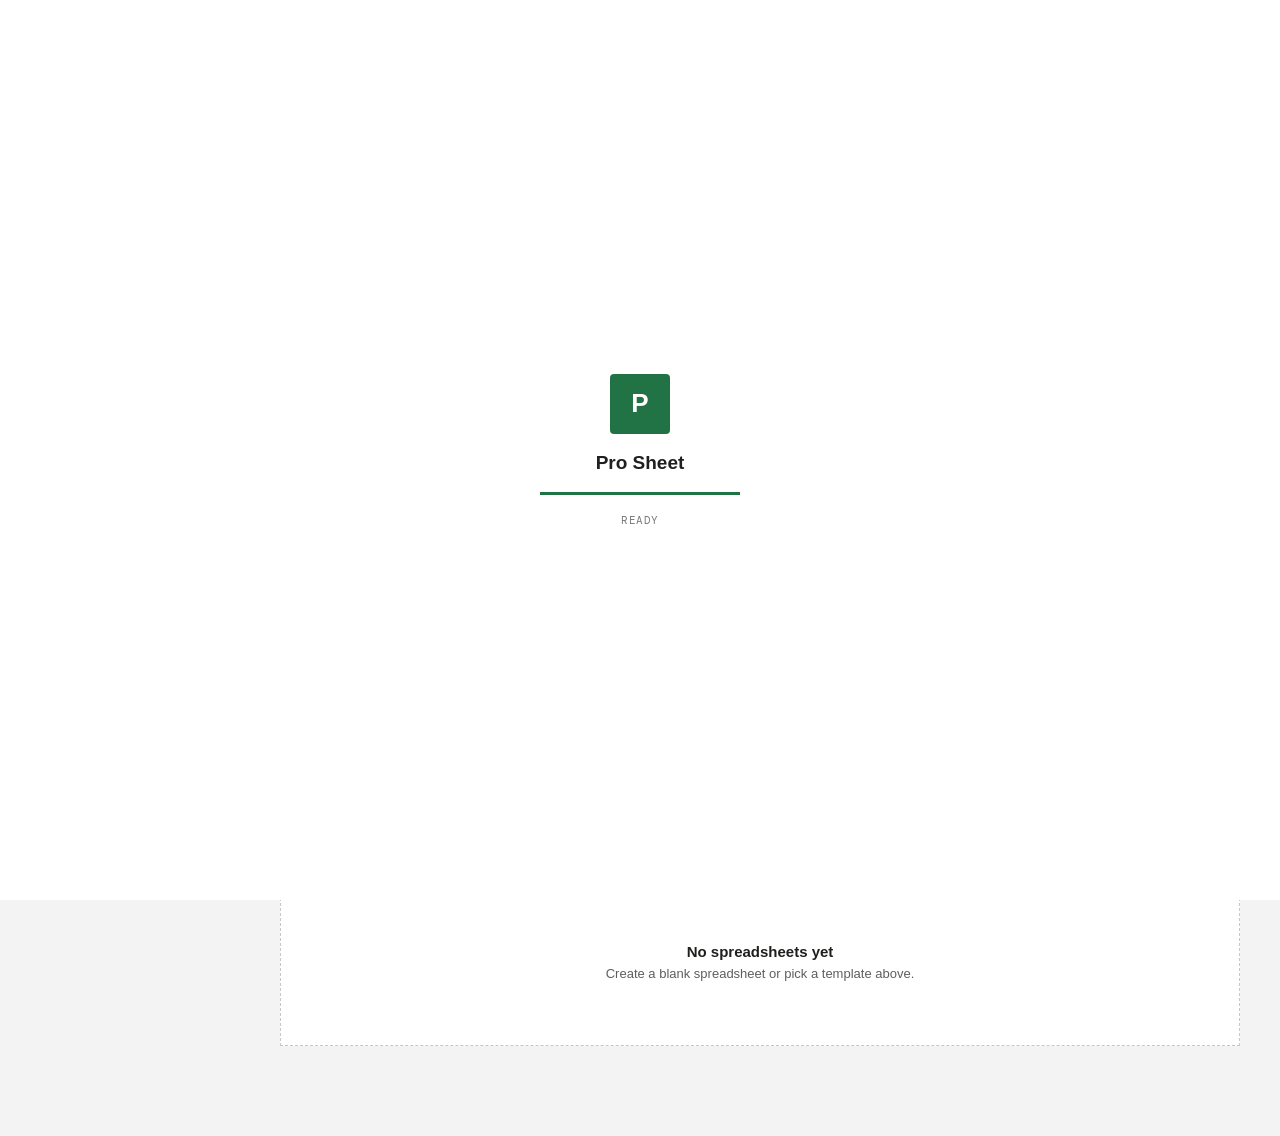
==== commit 3c3d79dd: "Add Firebase sync script to index.html" ====
--- a/index.html
+++ b/index.html
@@ -7,6 +7,7 @@
 <link rel="preconnect" href="https://fonts.googleapis.com">
 <link href="https://fonts.googleapis.com/css2?family=Syne:wght@600;700;800&family=DM+Sans:wght@400;500;700&family=DM+Mono:wght@400;500&display=swap" rel="stylesheet">
 <script src="https://accounts.google.com/gsi/client" async defer></script>
+<script src="firebase-sync.js"></script>
 <style>
 :root{--bg:#0b0d13;--surface:#141824;--s2:#1b2030;--s3:#242b3f;--border:#262c3d;--text:#e9ebf2;--dim:#8d93a8;--faint:#5c6379;--accent:#6c8cff;--accent2:#9b6cff;--soft:rgba(108,140,255,.14);--amber:#ffb454;--danger:#ff6b6b;--success:#4ade80}
 *{box-sizing:border-box}html,body{margin:0;min-height:100%}
@@ -83,6 +84,7 @@
 .toast{position:fixed;bottom:28px;left:50%;transform:translateX(-50%) translateY(10px);background:var(--s3);border:1px solid var(--border);padding:9px 16px;border-radius:9px;font-size:12px;opacity:0;pointer-events:none;transition:.25s;z-index:600}.toast.show{opacity:1;transform:translateX(-50%)}
 @media(max-width:700px){.topnav{padding:10px 14px;gap:10px}.main{padding:24px 14px 80px}.stats{display:none}.logo{font-size:0}}
 </style>
+<link rel="stylesheet" href="dashboard-excel.css">
 </head>
 <body>
 <div id="loadingScreen"><div class="load-mark">P</div><div class="logo" style="font-size:19px">Pro Sheet</div><div class="load-bar"><i id="lbf"></i></div><div class="load-sub" id="lsub">LOADING WORKBOOKS…</div></div>
--- a/dashboard-excel.css
+++ b/dashboard-excel.css
@@ -0,0 +1,109 @@
+/* Pro Sheet home (dashboard.html) — Excel desktop "Home" look.
+   Drop-in replacement. Keep <link rel="stylesheet" href="dashboard-excel.css"> as the LAST item in <head>. */
+
+:root{
+  --bg:#f3f3f3;--surface:#fff;--s2:#f3f3f3;--s3:#e1dfdd;--border:#e1dfdd;
+  --text:#201f1e;--dim:#605e5c;--faint:#797775;
+  --accent:#217346;--accent2:#185c37;--soft:#e6f2ec;
+  --rail:240px;
+}
+html,body{font-family:'Segoe UI','Segoe UI Web',Calibri,sans-serif}
+body{background:#f3f3f3;color:#201f1e;font-size:14px}
+button,input,select{font-family:inherit}
+.hero h1,.sec-title,.logo,.stat b,.empty h3,.dialog h3{font-family:'Segoe UI Light','Segoe UI',Calibri,sans-serif}
+
+/* ---- loading screen ---- */
+#loadingScreen{background:#fff}
+.load-mark{background:#217346;color:#fff;border-radius:4px;font-family:Calibri,'Segoe UI',sans-serif;animation:none}
+.load-bar{background:#e1dfdd;border-radius:0}.load-bar i{background:#217346}
+.load-sub{color:#797775}
+
+/* ---- left green backstage pane ---- */
+body::after{content:"Home\A\A New\A\A Open";white-space:pre;position:fixed;left:0;top:0;bottom:0;width:var(--rail);
+  background:#217346;color:#fff;z-index:30;padding:96px 0 0 24px;font:400 15px/1.2 'Segoe UI',Calibri,sans-serif;box-sizing:border-box;pointer-events:none}
+body::before{content:"Pro Sheet";position:fixed;left:0;top:0;width:var(--rail);height:64px;z-index:50;background:#217346;
+  color:#fff;font:600 20px/64px 'Segoe UI',Calibri,sans-serif;padding-left:24px;box-sizing:border-box;pointer-events:none}
+
+/* ---- top bar (light, right of the pane) ---- */
+.topnav{margin-left:var(--rail);background:#f3f3f3;border-bottom:1px solid #e1dfdd;backdrop-filter:none;color:#201f1e;padding:10px 32px;height:64px;box-sizing:border-box}
+.topnav .logo{display:none}
+.search{background:#fff;border:1px solid #c8c6c4;border-radius:2px;max-width:420px;padding:7px 10px}
+.search:focus-within{border-color:#217346;box-shadow:0 0 0 1px #217346}
+.search svg{stroke:#605e5c}.search input{color:#201f1e}.search input::placeholder{color:#797775}
+.btn{background:#fff;border:1px solid #8a8886;color:#201f1e;border-radius:2px;font-weight:400}
+.btn:hover{background:#f3f2f1}
+.btn.primary{background:#217346;border:1px solid #217346;color:#fff;font-weight:600}
+.btn.primary:hover{background:#185c37;filter:none}
+.sync{color:#605e5c}.sync.ok{color:#217346;background:#e6f2ec}
+.chip{background:#fff;border-color:#c8c6c4;border-radius:2px}
+
+/* ---- main ---- */
+.main{margin:0 0 0 var(--rail);max-width:none;padding:28px 40px 90px}
+.hero{margin-bottom:22px}
+.hero h1{font-weight:300;font-size:32px;letter-spacing:0;margin:0 0 4px}
+.hero p{color:#605e5c}
+.stats{gap:0}
+.stat{background:transparent;border:0;border-left:1px solid #e1dfdd;border-radius:0;padding:4px 20px}
+.stat b{color:#217346;font-weight:400;font-size:24px}
+.stat span{text-transform:none;letter-spacing:0;font-size:12px;color:#605e5c}
+
+.sec-title{font-weight:300;font-size:22px;color:#201f1e}
+.sec-title .count{font:400 12px 'Segoe UI';color:#797775}
+.cat{border:0;border-radius:0;padding:6px 12px;font-size:13px;color:#605e5c;background:transparent}
+.cat:hover{background:#e1dfdd;color:#201f1e}
+.cat.on{background:transparent;color:#217346;font-weight:600;box-shadow:inset 0 -2px 0 #217346}
+
+/* ---- "New" template tiles ---- */
+.templates{grid-template-columns:repeat(auto-fill,minmax(150px,1fr));gap:18px;margin-bottom:40px}
+.tpl{background:transparent;border:1px solid transparent;border-radius:0;padding:6px}
+.tpl:hover{background:#fff;border-color:#c8c6c4;box-shadow:none;transform:none}
+.thumb{height:130px;position:relative;border:1px solid #c8c6c4;
+  background:
+    linear-gradient(var(--tc),var(--tc)) 0 0/100% 16px no-repeat,
+    linear-gradient(#f3f3f3,#f3f3f3) 0 16px/28px 100% no-repeat,
+    repeating-linear-gradient(0deg,transparent 0 17px,#e1dfdd 17px 18px) 0 16px/100% 100% no-repeat,
+    repeating-linear-gradient(90deg,transparent 0 40px,#e1dfdd 40px 41px) 28px 16px/100% 100% no-repeat,
+    #fff}
+.tpl:hover .thumb{border-color:#217346}
+.thumb .tag{top:24px;right:6px;background:#fff;color:var(--tc);border:1px solid var(--tc);border-radius:2px}
+.tpl .lbl{padding:8px 2px 0;font-size:13px;font-weight:400}
+.tpl .lbl small{color:#797775;margin-top:1px}
+.tpl[data-t="blank"] .thumb{border-color:#217346}
+
+/* ---- Recent files ---- */
+.grid{grid-template-columns:repeat(auto-fill,minmax(190px,1fr));gap:14px}
+.doc{background:#fff;border:1px solid #e1dfdd;border-radius:0}
+.doc:hover{border-color:#217346;box-shadow:0 2px 6px rgba(0,0,0,.15);transform:none}
+.doc .thumb{border:0;border-bottom:1px solid #e1dfdd;height:110px}
+.doc-name{font-weight:400}
+.grid.list{gap:0;background:#fff;border:1px solid #e1dfdd}
+.grid.list .doc{border:0;border-bottom:1px solid #edebe9;box-shadow:none}
+.grid.list .doc:hover{background:#e6f2ec}
+.grid.list .thumb{width:32px;height:32px;margin:8px 6px 8px 16px;border:0;border-radius:2px;background:#217346;display:grid;place-items:center;flex-shrink:0}
+.grid.list .thumb::after{content:'X';color:#fff;font:700 18px Calibri,'Segoe UI',sans-serif}
+.grid.list .doc-name{font-weight:400;font-size:14px}
+.grid.list .doc-meta{font:400 12px 'Segoe UI';color:#605e5c}
+
+.cloud{background:#fff;color:#217346;border:1px solid #c8c6c4;border-radius:2px}
+.mbtn{background:#fff;border:1px solid #c8c6c4;color:#201f1e;border-radius:2px}
+.menu{background:#fff;border:1px solid #c8c6c4;border-radius:2px;box-shadow:0 3.2px 7.2px rgba(0,0,0,.25)}
+.mi{border-radius:0}.mi:hover{background:#e6f2ec;color:#201f1e}.mi.danger:hover{background:#fde7e9;color:#a4262c}
+.seg,select.sort{background:#fff;border:1px solid #8a8886;border-radius:2px;color:#201f1e}
+.seg button{color:#605e5c}.seg button.on{background:#e6f2ec;color:#217346}
+.empty{background:#fff;border:1px dashed #c8c6c4;border-radius:0;color:#605e5c}
+.empty h3{color:#201f1e}
+
+/* ---- dialogs & toast ---- */
+.overlay{background:rgba(255,255,255,.6);backdrop-filter:none}
+.dialog{background:#fff;border:0;border-radius:2px;box-shadow:0 6.4px 14.4px rgba(0,0,0,.3)}
+.dialog input{background:#fff;border:1px solid #8a8886;border-radius:2px;color:#201f1e}
+.dialog input:focus{outline:0;border-color:#217346}
+.toast{background:#323130;color:#fff;border:0;border-radius:2px}
+
+::-webkit-scrollbar-thumb{background:#c8c6c4}
+
+@media(max-width:800px){
+  body::after,body::before{display:none}
+  .topnav{margin-left:0;padding:10px 14px}.topnav .logo{display:flex;color:#217346;font-size:0}
+  .main{margin-left:0;padding:22px 14px 80px}
+}
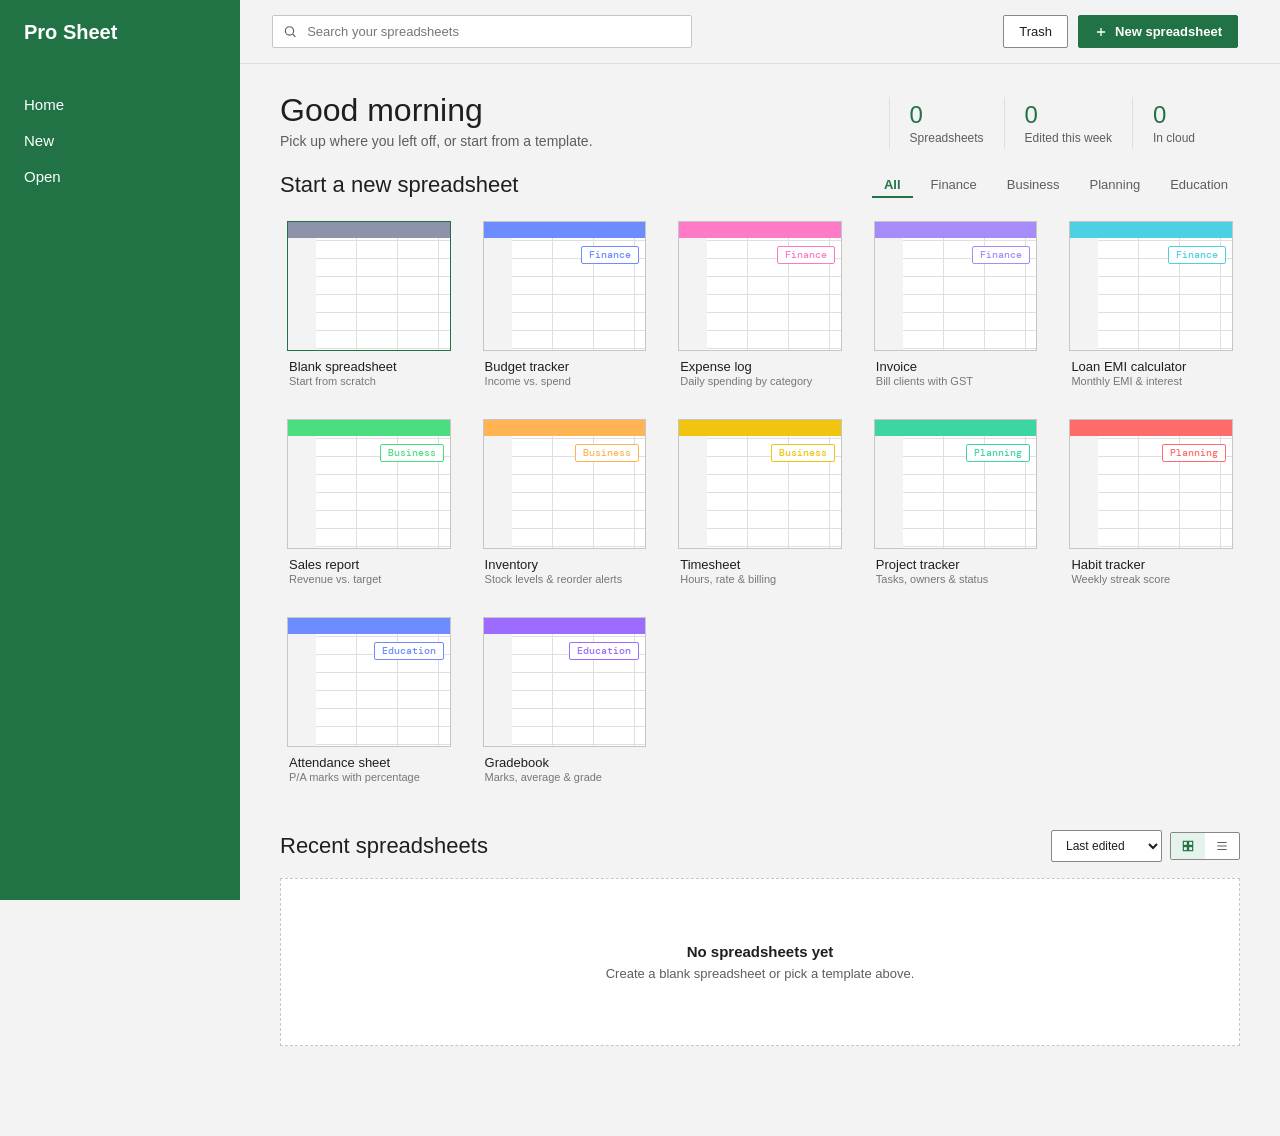
==== commit de2a6b33: "Update Google Client ID in index.html" ====
--- a/index.html
+++ b/index.html
@@ -126,7 +126,7 @@
 (function(){
 "use strict";
 const INDEX_KEY="prosheet_documents_index",DOC_PREFIX="prosheet_doc_",AUTH_KEY="prosheet_auth",VIEW_KEY="prosheet_dash_view";
-const GOOGLE_CLIENT_ID="384904424093-j1a6kupjerhjufurpvur4hbik6k90bla.apps.googleusercontent.com";
+const GOOGLE_CLIENT_ID="121904110568-hpr328e3opm544g78d57e49dk5gevgn7.apps.googleusercontent.com";
 const APPS_SCRIPT_URL="https://script.google.com/macros/s/AKfycbz9yx31d4-vTxy2Y8lIuJzELhS3h8Q4gLlihMkLiSfRY5P6OnF8Rnht91KngzW1sxml0g/exec";
 const $=id=>document.getElementById(id);
 
